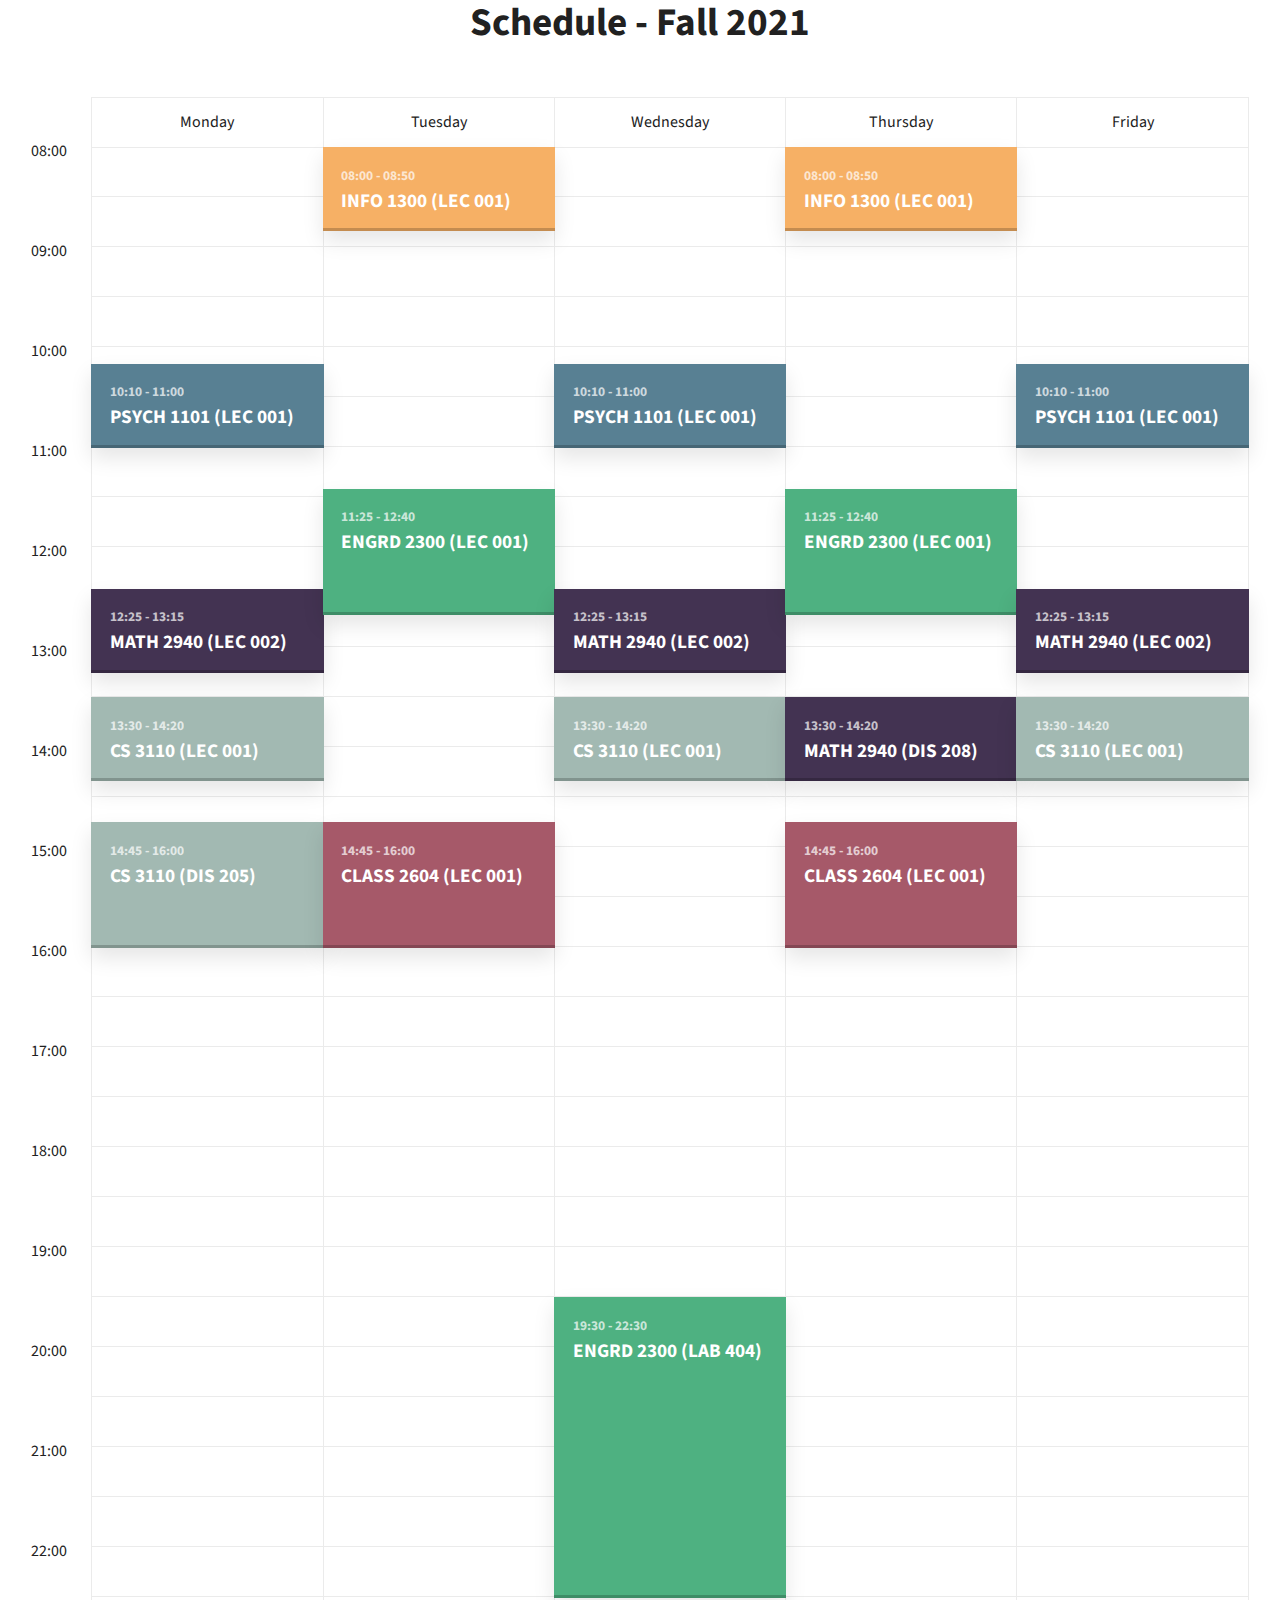
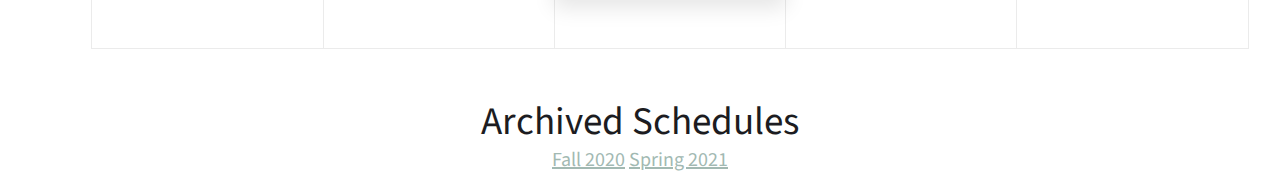
==== index.html @ bef8ce42 "Updated classes" ====
<!doctype html>
<html lang="en">
<head>
  <meta charset="UTF-8">
  <meta name="viewport" content="width=device-width, initial-scale=1">
  <script>document.getElementsByTagName("html")[0].className += " js";</script>
  <link rel="stylesheet" href="assets/css/style.css">
  <title>Cornell Schedule</title>
</head>
<body>
  <header class="cd-main-header text-center flex flex-column flex-center">
    <h1 class="text-xl">Schedule - Fall 2021</h1>
  </header>

  <div class="cd-schedule cd-schedule--loading margin-top-lg margin-bottom-lg js-cd-schedule">
    <div class="cd-schedule__timeline">
      <ul>
        <li><span>08:00</span></li>
        <li><span>08:30</span></li>
        <li><span>09:00</span></li>
        <li><span>09:30</span></li>
        <li><span>10:00</span></li>
        <li><span>10:30</span></li>
        <li><span>11:00</span></li>
        <li><span>11:30</span></li>
        <li><span>12:00</span></li>
        <li><span>12:30</span></li>
        <li><span>13:00</span></li>
        <li><span>13:30</span></li>
        <li><span>14:00</span></li>
        <li><span>14:30</span></li>
        <li><span>15:00</span></li>
        <li><span>15:30</span></li>
        <li><span>16:00</span></li>
        <li><span>16:30</span></li>
        <li><span>17:00</span></li>
        <li><span>17:30</span></li>
        <li><span>18:00</span></li>
        <li><span>18:30</span></li>
        <li><span>19:00</span></li>
        <li><span>19:30</span></li>
        <li><span>20:00</span></li>
        <li><span>20:30</span></li>
        <li><span>21:00</span></li>
        <li><span>21:30</span></li>
        <li><span>22:00</span></li>
        <li><span>22:30</span></li>
      </ul>
    </div> <!-- .cd-schedule__timeline -->
  
    <div class="cd-schedule__events">
      <ul>
        <li class="cd-schedule__group">
          <div class="cd-schedule__top-info"><span>Monday</span></div>
  
          <ul>
            <li class="cd-schedule__event">
              <a data-start="10:10" data-end="11:00" data-content="event-psych-1101" data-event="event-1" href="#0">
                <em class="cd-schedule__name">PSYCH 1101 (LEC 001)</em>
              </a>
            </li>
  
            <li class="cd-schedule__event">
              <a data-start="12:25" data-end="13:15" data-content="event-math-2940" data-event="event-2" href="#0">
                <em class="cd-schedule__name">MATH 2940 (LEC 002)</em>
              </a>
            </li>
  
            <li class="cd-schedule__event">
              <a data-start="13:30" data-end="14:20"  data-content="event-cs-3110" data-event="event-3" href="#0">
                <em class="cd-schedule__name">CS 3110 (LEC 001)</em>
              </a>
            </li>
            
            <li class="cd-schedule__event">
              <a data-start="14:45" data-end="16:00"  data-content="event-cs-3110" data-event="event-3" href="#0">
                <em class="cd-schedule__name">CS 3110 (DIS 205)</em>
              </a>
            </li>
          </ul>
        </li>
  
        <li class="cd-schedule__group">
          <div class="cd-schedule__top-info"><span>Tuesday</span></div>
  
          <ul>
            <li class="cd-schedule__event">
              <a data-start="08:00" data-end="08:50"  data-content="event-info-1300" data-event="event-4" href="#0">
                <em class="cd-schedule__name">INFO 1300 (LEC 001)</em>
              </a>
            </li>
  
            <li class="cd-schedule__event">
              <a data-start="11:25" data-end="12:40" data-content="event-engrd-2300" data-event="event-6" href="#0">
                <em class="cd-schedule__name">ENGRD 2300 (LEC 001)</em>
              </a>
            </li>

            <li class="cd-schedule__event">
              <a data-start="14:45" data-end="16:00"  data-content="event-class-2604" data-event="event-5" href="#0">
                <em class="cd-schedule__name">CLASS 2604 (LEC 001)</em>
              </a>
            </li>
          </ul>
        </li>
  
        <li class="cd-schedule__group">
          <div class="cd-schedule__top-info"><span>Wednesday</span></div>
  
          <ul>
            <li class="cd-schedule__event">
              <a data-start="10:10" data-end="11:00" data-content="event-psych-1101" data-event="event-1" href="#0">
                <em class="cd-schedule__name">PSYCH 1101 (LEC 001)</em>
              </a>
            </li>
  
            <li class="cd-schedule__event">
              <a data-start="12:25" data-end="13:15" data-content="event-math-2940" data-event="event-2" href="#0">
                <em class="cd-schedule__name">MATH 2940 (LEC 002)</em>
              </a>
            </li>
  
            <li class="cd-schedule__event">
              <a data-start="13:30" data-end="14:20"  data-content="event-cs-3110" data-event="event-3" href="#0">
                <em class="cd-schedule__name">CS 3110 (LEC 001)</em>
              </a>
            </li>
            
            <li class="cd-schedule__event">
              <a data-start="19:30" data-end="22:30"  data-content="event-engrd-2300" data-event="event-6" href="#0">
                <em class="cd-schedule__name">ENGRD 2300 (LAB 404)</em>
              </a>
            </li>
          </ul>
        </li>
  
        <li class="cd-schedule__group">
          <div class="cd-schedule__top-info"><span>Thursday</span></div>
    
          <ul>
            <li class="cd-schedule__event">
              <a data-start="08:00" data-end="08:50"  data-content="event-info-1300" data-event="event-4" href="#0">
                <em class="cd-schedule__name">INFO 1300 (LEC 001)</em>
              </a>
            </li>
  
            <li class="cd-schedule__event">
              <a data-start="11:25" data-end="12:40" data-content="event-engrd-2300" data-event="event-6" href="#0">
                <em class="cd-schedule__name">ENGRD 2300 (LEC 001)</em>
              </a>
            </li>
              
            <li class="cd-schedule__event">
              <a data-start="13:30" data-end="14:20" data-content="event-math-2940" data-event="event-2" href="#0">
                <em class="cd-schedule__name">MATH 2940 (DIS 208)</em>
              </a>
            </li>

            <li class="cd-schedule__event">
              <a data-start="14:45" data-end="16:00"  data-content="event-class-2604" data-event="event-5" href="#0">
                <em class="cd-schedule__name">CLASS 2604 (LEC 001)</em>
              </a>
            </li>
          </ul>
        </li>
  
        <li class="cd-schedule__group">
          <div class="cd-schedule__top-info"><span>Friday</span></div>
   
          <ul>
            <li class="cd-schedule__event">
              <a data-start="10:10" data-end="11:00" data-content="event-psych-1101" data-event="event-1" href="#0">
                <em class="cd-schedule__name">PSYCH 1101 (LEC 001)</em>
              </a>
            </li>
  
            <li class="cd-schedule__event">
              <a data-start="12:25" data-end="13:15" data-content="event-math-2940" data-event="event-2" href="#0">
                <em class="cd-schedule__name">MATH 2940 (LEC 002)</em>
              </a>
            </li>
  
            <li class="cd-schedule__event">
              <a data-start="13:30" data-end="14:20"  data-content="event-cs-3110" data-event="event-3" href="#0">
                <em class="cd-schedule__name">CS 3110 (LEC 001)</em>
              </a>
            </li>
          </ul>
        </li>
      </ul>
    </div>
  
    <div class="cd-schedule-modal">
      <header class="cd-schedule-modal__header">
        <div class="cd-schedule-modal__content">
          <span class="cd-schedule-modal__date"></span>
          <h3 class="cd-schedule-modal__name"></h3>
        </div>
  
        <div class="cd-schedule-modal__header-bg"></div>
      </header>
  
      <div class="cd-schedule-modal__body">
        <div class="cd-schedule-modal__event-info"></div>
        <div class="cd-schedule-modal__body-bg"></div>
      </div>
  
      <a href="#0" class="cd-schedule-modal__close text-replace">Close</a>
    </div>
  
    <div class="cd-schedule__cover-layer"></div>
  </div> <!-- .cd-schedule -->

  <div style="text-align: center">
    <h1 class="text-xl" >Archived Schedules</h1>
    <a href="/prev-semesters/fall20.html">Fall 2020</a>
    <a href="/prev-semesters/spring21.html">Spring 2021</a>
  <div>
  <script src="assets/js/util.js"></script> <!-- util functions included in the CodyHouse framework -->
  <script src="assets/js/main.js"></script>
</body>
</html>
---- assets/css/style.css ----
@import url("https://fonts.googleapis.com/css?family=Source+Sans+Pro:400,600");
*,
*::after,
*::before {
	box-sizing: inherit
}

* {
	font: inherit
}

html,
body,
div,
span,
applet,
object,
iframe,
h1,
h2,
h3,
h4,
h5,
h6,
p,
blockquote,
pre,
a,
abbr,
acronym,
address,
big,
cite,
code,
del,
dfn,
em,
img,
ins,
kbd,
q,
s,
samp,
small,
strike,
strong,
sub,
sup,
tt,
var,
b,
u,
i,
center,
dl,
dt,
dd,
ol,
ul,
li,
fieldset,
form,
label,
legend,
table,
caption,
tbody,
tfoot,
thead,
tr,
th,
td,
article,
aside,
canvas,
details,
embed,
figure,
figcaption,
footer,
header,
hgroup,
menu,
nav,
output,
ruby,
section,
summary,
time,
mark,
audio,
video,
hr {
	margin: 0;
	padding: 0;
	border: 0
}

html {
	box-sizing: border-box
}

body {
	background-color: hsl(0, 0%, 100%);
	background-color: var(--color-bg, white)
}

article,
aside,
details,
figcaption,
figure,
footer,
header,
hgroup,
menu,
nav,
section,
main,
form legend {
	display: block
}

ol,
ul {
	list-style: none
}

blockquote,
q {
	quotes: none
}

button,
input,
textarea,
select {
	margin: 0
}

.btn,
.form-control,
.link,
.reset {
	background-color: transparent;
	padding: 0;
	border: 0;
	border-radius: 0;
	color: inherit;
	line-height: inherit;
	-webkit-appearance: none;
	-moz-appearance: none;
	appearance: none
}

select.form-control::-ms-expand {
	display: none
}

textarea {
	resize: vertical;
	overflow: auto;
	vertical-align: top
}

input::-ms-clear {
	display: none
}

table {
	border-collapse: collapse;
	border-spacing: 0
}

img,
video,
svg {
	max-width: 100%
}

[data-theme] {
	background-color: hsl(0, 0%, 100%);
	background-color: var(--color-bg, #fff);
	color: hsl(240, 4%, 20%);
	color: var(--color-contrast-high, #313135)
}

:root {
	--space-unit: 1em;
	--space-xxxxs: calc(0.125*var(--space-unit));
	--space-xxxs: calc(0.25*var(--space-unit));
	--space-xxs: calc(0.375*var(--space-unit));
	--space-xs: calc(0.5*var(--space-unit));
	--space-sm: calc(0.75*var(--space-unit));
	--space-md: calc(1.25*var(--space-unit));
	--space-lg: calc(2*var(--space-unit));
	--space-xl: calc(3.25*var(--space-unit));
	--space-xxl: calc(5.25*var(--space-unit));
	--space-xxxl: calc(8.5*var(--space-unit));
	--space-xxxxl: calc(13.75*var(--space-unit));
	--component-padding: var(--space-md)
}

:root {
	--max-width-xxs: 32rem;
	--max-width-xs: 38rem;
	--max-width-sm: 48rem;
	--max-width-md: 64rem;
	--max-width-lg: 80rem;
	--max-width-xl: 90rem;
	--max-width-xxl: 120rem
}

.container {
	width: calc(100% - 1.25em);
	width: calc(100% - 2*var(--component-padding));
	margin-left: auto;
	margin-right: auto
}

.max-width-xxs {
	max-width: 32rem;
	max-width: var(--max-width-xxs)
}

.max-width-xs {
	max-width: 38rem;
	max-width: var(--max-width-xs)
}

.max-width-sm {
	max-width: 48rem;
	max-width: var(--max-width-sm)
}

.max-width-md {
	max-width: 64rem;
	max-width: var(--max-width-md)
}

.max-width-lg {
	max-width: 80rem;
	max-width: var(--max-width-lg)
}

.max-width-xl {
	max-width: 90rem;
	max-width: var(--max-width-xl)
}

.max-width-xxl {
	max-width: 120rem;
	max-width: var(--max-width-xxl)
}

.max-width-adaptive-sm {
	max-width: 38rem;
	max-width: var(--max-width-xs)
}

@media (min-width: 64rem) {
	.max-width-adaptive-sm {
		max-width: 48rem;
		max-width: var(--max-width-sm)
	}
}

.max-width-adaptive-md {
	max-width: 38rem;
	max-width: var(--max-width-xs)
}

@media (min-width: 64rem) {
	.max-width-adaptive-md {
		max-width: 64rem;
		max-width: var(--max-width-md)
	}
}

.max-width-adaptive,
.max-width-adaptive-lg {
	max-width: 38rem;
	max-width: var(--max-width-xs)
}

@media (min-width: 64rem) {
	.max-width-adaptive,
	.max-width-adaptive-lg {
		max-width: 64rem;
		max-width: var(--max-width-md)
	}
}

@media (min-width: 90rem) {
	.max-width-adaptive,
	.max-width-adaptive-lg {
		max-width: 80rem;
		max-width: var(--max-width-lg)
	}
}

.max-width-adaptive-xl {
	max-width: 38rem;
	max-width: var(--max-width-xs)
}

@media (min-width: 64rem) {
	.max-width-adaptive-xl {
		max-width: 64rem;
		max-width: var(--max-width-md)
	}
}

@media (min-width: 90rem) {
	.max-width-adaptive-xl {
		max-width: 90rem;
		max-width: var(--max-width-xl)
	}
}

.grid {
	--grid-gap: 0px;
	display: -ms-flexbox;
	display: flex;
	-ms-flex-wrap: wrap;
	flex-wrap: wrap
}

.grid>* {
	-ms-flex-preferred-size: 100%;
	flex-basis: 100%
}

[class*="grid-gap"] {
	margin-bottom: 1em * -1;
	margin-bottom: calc(var(--grid-gap, 1em)*-1);
	margin-right: 1em * -1;
	margin-right: calc(var(--grid-gap, 1em)*-1)
}

[class*="grid-gap"]>* {
	margin-bottom: 1em;
	margin-bottom: var(--grid-gap, 1em);
	margin-right: 1em;
	margin-right: var(--grid-gap, 1em)
}

.grid-gap-xxxxs {
	--grid-gap: var(--space-xxxxs)
}

.grid-gap-xxxs {
	--grid-gap: var(--space-xxxs)
}

.grid-gap-xxs {
	--grid-gap: var(--space-xxs)
}

.grid-gap-xs {
	--grid-gap: var(--space-xs)
}

.grid-gap-sm {
	--grid-gap: var(--space-sm)
}

.grid-gap-md {
	--grid-gap: var(--space-md)
}

.grid-gap-lg {
	--grid-gap: var(--space-lg)
}

.grid-gap-xl {
	--grid-gap: var(--space-xl)
}

.grid-gap-xxl {
	--grid-gap: var(--space-xxl)
}

.grid-gap-xxxl {
	--grid-gap: var(--space-xxxl)
}

.grid-gap-xxxxl {
	--grid-gap: var(--space-xxxxl)
}

.col {
	-ms-flex-positive: 1;
	flex-grow: 1;
	-ms-flex-preferred-size: 0;
	flex-basis: 0;
	max-width: 100%
}

.col-1 {
	-ms-flex-preferred-size: calc(8.33% - 0.01px - 1em);
	-ms-flex-preferred-size: calc(8.33% - 0.01px - var(--grid-gap, 1em));
	flex-basis: calc(8.33% - 0.01px - 1em);
	flex-basis: calc(8.33% - 0.01px - var(--grid-gap, 1em));
	max-width: calc(8.33% - 0.01px - 1em);
	max-width: calc(8.33% - 0.01px - var(--grid-gap, 1em))
}

.col-2 {
	-ms-flex-preferred-size: calc(16.66% - 0.01px - 1em);
	-ms-flex-preferred-size: calc(16.66% - 0.01px - var(--grid-gap, 1em));
	flex-basis: calc(16.66% - 0.01px - 1em);
	flex-basis: calc(16.66% - 0.01px - var(--grid-gap, 1em));
	max-width: calc(16.66% - 0.01px - 1em);
	max-width: calc(16.66% - 0.01px - var(--grid-gap, 1em))
}

.col-3 {
	-ms-flex-preferred-size: calc(25% - 0.01px - 1em);
	-ms-flex-preferred-size: calc(25% - 0.01px - var(--grid-gap, 1em));
	flex-basis: calc(25% - 0.01px - 1em);
	flex-basis: calc(25% - 0.01px - var(--grid-gap, 1em));
	max-width: calc(25% - 0.01px - 1em);
	max-width: calc(25% - 0.01px - var(--grid-gap, 1em))
}

.col-4 {
	-ms-flex-preferred-size: calc(33.33% - 0.01px - 1em);
	-ms-flex-preferred-size: calc(33.33% - 0.01px - var(--grid-gap, 1em));
	flex-basis: calc(33.33% - 0.01px - 1em);
	flex-basis: calc(33.33% - 0.01px - var(--grid-gap, 1em));
	max-width: calc(33.33% - 0.01px - 1em);
	max-width: calc(33.33% - 0.01px - var(--grid-gap, 1em))
}

.col-5 {
	-ms-flex-preferred-size: calc(41.66% - 0.01px - 1em);
	-ms-flex-preferred-size: calc(41.66% - 0.01px - var(--grid-gap, 1em));
	flex-basis: calc(41.66% - 0.01px - 1em);
	flex-basis: calc(41.66% - 0.01px - var(--grid-gap, 1em));
	max-width: calc(41.66% - 0.01px - 1em);
	max-width: calc(41.66% - 0.01px - var(--grid-gap, 1em))
}

.col-6 {
	-ms-flex-preferred-size: calc(50% - 0.01px - 1em);
	-ms-flex-preferred-size: calc(50% - 0.01px - var(--grid-gap, 1em));
	flex-basis: calc(50% - 0.01px - 1em);
	flex-basis: calc(50% - 0.01px - var(--grid-gap, 1em));
	max-width: calc(50% - 0.01px - 1em);
	max-width: calc(50% - 0.01px - var(--grid-gap, 1em))
}

.col-7 {
	-ms-flex-preferred-size: calc(58.33% - 0.01px - 1em);
	-ms-flex-preferred-size: calc(58.33% - 0.01px - var(--grid-gap, 1em));
	flex-basis: calc(58.33% - 0.01px - 1em);
	flex-basis: calc(58.33% - 0.01px - var(--grid-gap, 1em));
	max-width: calc(58.33% - 0.01px - 1em);
	max-width: calc(58.33% - 0.01px - var(--grid-gap, 1em))
}

.col-8 {
	-ms-flex-preferred-size: calc(66.66% - 0.01px - 1em);
	-ms-flex-preferred-size: calc(66.66% - 0.01px - var(--grid-gap, 1em));
	flex-basis: calc(66.66% - 0.01px - 1em);
	flex-basis: calc(66.66% - 0.01px - var(--grid-gap, 1em));
	max-width: calc(66.66% - 0.01px - 1em);
	max-width: calc(66.66% - 0.01px - var(--grid-gap, 1em))
}

.col-9 {
	-ms-flex-preferred-size: calc(75% - 0.01px - 1em);
	-ms-flex-preferred-size: calc(75% - 0.01px - var(--grid-gap, 1em));
	flex-basis: calc(75% - 0.01px - 1em);
	flex-basis: calc(75% - 0.01px - var(--grid-gap, 1em));
	max-width: calc(75% - 0.01px - 1em);
	max-width: calc(75% - 0.01px - var(--grid-gap, 1em))
}

.col-10 {
	-ms-flex-preferred-size: calc(83.33% - 0.01px - 1em);
	-ms-flex-preferred-size: calc(83.33% - 0.01px - var(--grid-gap, 1em));
	flex-basis: calc(83.33% - 0.01px - 1em);
	flex-basis: calc(83.33% - 0.01px - var(--grid-gap, 1em));
	max-width: calc(83.33% - 0.01px - 1em);
	max-width: calc(83.33% - 0.01px - var(--grid-gap, 1em))
}

.col-11 {
	-ms-flex-preferred-size: calc(91.66% - 0.01px - 1em);
	-ms-flex-preferred-size: calc(91.66% - 0.01px - var(--grid-gap, 1em));
	flex-basis: calc(91.66% - 0.01px - 1em);
	flex-basis: calc(91.66% - 0.01px - var(--grid-gap, 1em));
	max-width: calc(91.66% - 0.01px - 1em);
	max-width: calc(91.66% - 0.01px - var(--grid-gap, 1em))
}

.col-12 {
	-ms-flex-preferred-size: calc(100% - 0.01px - 1em);
	-ms-flex-preferred-size: calc(100% - 0.01px - var(--grid-gap, 1em));
	flex-basis: calc(100% - 0.01px - 1em);
	flex-basis: calc(100% - 0.01px - var(--grid-gap, 1em));
	max-width: calc(100% - 0.01px - 1em);
	max-width: calc(100% - 0.01px - var(--grid-gap, 1em))
}

@media (min-width: 32rem) {
	.col\@xs {
		-ms-flex-positive: 1;
		flex-grow: 1;
		-ms-flex-preferred-size: 0;
		flex-basis: 0;
		max-width: 100%
	}
	.col-1\@xs {
		-ms-flex-preferred-size: calc(8.33% - 0.01px - 1em);
		-ms-flex-preferred-size: calc(8.33% - 0.01px - var(--grid-gap, 1em));
		flex-basis: calc(8.33% - 0.01px - 1em);
		flex-basis: calc(8.33% - 0.01px - var(--grid-gap, 1em));
		max-width: calc(8.33% - 0.01px - 1em);
		max-width: calc(8.33% - 0.01px - var(--grid-gap, 1em))
	}
	.col-2\@xs {
		-ms-flex-preferred-size: calc(16.66% - 0.01px - 1em);
		-ms-flex-preferred-size: calc(16.66% - 0.01px - var(--grid-gap, 1em));
		flex-basis: calc(16.66% - 0.01px - 1em);
		flex-basis: calc(16.66% - 0.01px - var(--grid-gap, 1em));
		max-width: calc(16.66% - 0.01px - 1em);
		max-width: calc(16.66% - 0.01px - var(--grid-gap, 1em))
	}
	.col-3\@xs {
		-ms-flex-preferred-size: calc(25% - 0.01px - 1em);
		-ms-flex-preferred-size: calc(25% - 0.01px - var(--grid-gap, 1em));
		flex-basis: calc(25% - 0.01px - 1em);
		flex-basis: calc(25% - 0.01px - var(--grid-gap, 1em));
		max-width: calc(25% - 0.01px - 1em);
		max-width: calc(25% - 0.01px - var(--grid-gap, 1em))
	}
	.col-4\@xs {
		-ms-flex-preferred-size: calc(33.33% - 0.01px - 1em);
		-ms-flex-preferred-size: calc(33.33% - 0.01px - var(--grid-gap, 1em));
		flex-basis: calc(33.33% - 0.01px - 1em);
		flex-basis: calc(33.33% - 0.01px - var(--grid-gap, 1em));
		max-width: calc(33.33% - 0.01px - 1em);
		max-width: calc(33.33% - 0.01px - var(--grid-gap, 1em))
	}
	.col-5\@xs {
		-ms-flex-preferred-size: calc(41.66% - 0.01px - 1em);
		-ms-flex-preferred-size: calc(41.66% - 0.01px - var(--grid-gap, 1em));
		flex-basis: calc(41.66% - 0.01px - 1em);
		flex-basis: calc(41.66% - 0.01px - var(--grid-gap, 1em));
		max-width: calc(41.66% - 0.01px - 1em);
		max-width: calc(41.66% - 0.01px - var(--grid-gap, 1em))
	}
	.col-6\@xs {
		-ms-flex-preferred-size: calc(50% - 0.01px - 1em);
		-ms-flex-preferred-size: calc(50% - 0.01px - var(--grid-gap, 1em));
		flex-basis: calc(50% - 0.01px - 1em);
		flex-basis: calc(50% - 0.01px - var(--grid-gap, 1em));
		max-width: calc(50% - 0.01px - 1em);
		max-width: calc(50% - 0.01px - var(--grid-gap, 1em))
	}
	.col-7\@xs {
		-ms-flex-preferred-size: calc(58.33% - 0.01px - 1em);
		-ms-flex-preferred-size: calc(58.33% - 0.01px - var(--grid-gap, 1em));
		flex-basis: calc(58.33% - 0.01px - 1em);
		flex-basis: calc(58.33% - 0.01px - var(--grid-gap, 1em));
		max-width: calc(58.33% - 0.01px - 1em);
		max-width: calc(58.33% - 0.01px - var(--grid-gap, 1em))
	}
	.col-8\@xs {
		-ms-flex-preferred-size: calc(66.66% - 0.01px - 1em);
		-ms-flex-preferred-size: calc(66.66% - 0.01px - var(--grid-gap, 1em));
		flex-basis: calc(66.66% - 0.01px - 1em);
		flex-basis: calc(66.66% - 0.01px - var(--grid-gap, 1em));
		max-width: calc(66.66% - 0.01px - 1em);
		max-width: calc(66.66% - 0.01px - var(--grid-gap, 1em))
	}
	.col-9\@xs {
		-ms-flex-preferred-size: calc(75% - 0.01px - 1em);
		-ms-flex-preferred-size: calc(75% - 0.01px - var(--grid-gap, 1em));
		flex-basis: calc(75% - 0.01px - 1em);
		flex-basis: calc(75% - 0.01px - var(--grid-gap, 1em));
		max-width: calc(75% - 0.01px - 1em);
		max-width: calc(75% - 0.01px - var(--grid-gap, 1em))
	}
	.col-10\@xs {
		-ms-flex-preferred-size: calc(83.33% - 0.01px - 1em);
		-ms-flex-preferred-size: calc(83.33% - 0.01px - var(--grid-gap, 1em));
		flex-basis: calc(83.33% - 0.01px - 1em);
		flex-basis: calc(83.33% - 0.01px - var(--grid-gap, 1em));
		max-width: calc(83.33% - 0.01px - 1em);
		max-width: calc(83.33% - 0.01px - var(--grid-gap, 1em))
	}
	.col-11\@xs {
		-ms-flex-preferred-size: calc(91.66% - 0.01px - 1em);
		-ms-flex-preferred-size: calc(91.66% - 0.01px - var(--grid-gap, 1em));
		flex-basis: calc(91.66% - 0.01px - 1em);
		flex-basis: calc(91.66% - 0.01px - var(--grid-gap, 1em));
		max-width: calc(91.66% - 0.01px - 1em);
		max-width: calc(91.66% - 0.01px - var(--grid-gap, 1em))
	}
	.col-12\@xs {
		-ms-flex-preferred-size: calc(100% - 0.01px - 1em);
		-ms-flex-preferred-size: calc(100% - 0.01px - var(--grid-gap, 1em));
		flex-basis: calc(100% - 0.01px - 1em);
		flex-basis: calc(100% - 0.01px - var(--grid-gap, 1em));
		max-width: calc(100% - 0.01px - 1em);
		max-width: calc(100% - 0.01px - var(--grid-gap, 1em))
	}
}

@media (min-width: 48rem) {
	.col\@sm {
		-ms-flex-positive: 1;
		flex-grow: 1;
		-ms-flex-preferred-size: 0;
		flex-basis: 0;
		max-width: 100%
	}
	.col-1\@sm {
		-ms-flex-preferred-size: calc(8.33% - 0.01px - 1em);
		-ms-flex-preferred-size: calc(8.33% - 0.01px - var(--grid-gap, 1em));
		flex-basis: calc(8.33% - 0.01px - 1em);
		flex-basis: calc(8.33% - 0.01px - var(--grid-gap, 1em));
		max-width: calc(8.33% - 0.01px - 1em);
		max-width: calc(8.33% - 0.01px - var(--grid-gap, 1em))
	}
	.col-2\@sm {
		-ms-flex-preferred-size: calc(16.66% - 0.01px - 1em);
		-ms-flex-preferred-size: calc(16.66% - 0.01px - var(--grid-gap, 1em));
		flex-basis: calc(16.66% - 0.01px - 1em);
		flex-basis: calc(16.66% - 0.01px - var(--grid-gap, 1em));
		max-width: calc(16.66% - 0.01px - 1em);
		max-width: calc(16.66% - 0.01px - var(--grid-gap, 1em))
	}
	.col-3\@sm {
		-ms-flex-preferred-size: calc(25% - 0.01px - 1em);
		-ms-flex-preferred-size: calc(25% - 0.01px - var(--grid-gap, 1em));
		flex-basis: calc(25% - 0.01px - 1em);
		flex-basis: calc(25% - 0.01px - var(--grid-gap, 1em));
		max-width: calc(25% - 0.01px - 1em);
		max-width: calc(25% - 0.01px - var(--grid-gap, 1em))
	}
	.col-4\@sm {
		-ms-flex-preferred-size: calc(33.33% - 0.01px - 1em);
		-ms-flex-preferred-size: calc(33.33% - 0.01px - var(--grid-gap, 1em));
		flex-basis: calc(33.33% - 0.01px - 1em);
		flex-basis: calc(33.33% - 0.01px - var(--grid-gap, 1em));
		max-width: calc(33.33% - 0.01px - 1em);
		max-width: calc(33.33% - 0.01px - var(--grid-gap, 1em))
	}
	.col-5\@sm {
		-ms-flex-preferred-size: calc(41.66% - 0.01px - 1em);
		-ms-flex-preferred-size: calc(41.66% - 0.01px - var(--grid-gap, 1em));
		flex-basis: calc(41.66% - 0.01px - 1em);
		flex-basis: calc(41.66% - 0.01px - var(--grid-gap, 1em));
		max-width: calc(41.66% - 0.01px - 1em);
		max-width: calc(41.66% - 0.01px - var(--grid-gap, 1em))
	}
	.col-6\@sm {
		-ms-flex-preferred-size: calc(50% - 0.01px - 1em);
		-ms-flex-preferred-size: calc(50% - 0.01px - var(--grid-gap, 1em));
		flex-basis: calc(50% - 0.01px - 1em);
		flex-basis: calc(50% - 0.01px - var(--grid-gap, 1em));
		max-width: calc(50% - 0.01px - 1em);
		max-width: calc(50% - 0.01px - var(--grid-gap, 1em))
	}
	.col-7\@sm {
		-ms-flex-preferred-size: calc(58.33% - 0.01px - 1em);
		-ms-flex-preferred-size: calc(58.33% - 0.01px - var(--grid-gap, 1em));
		flex-basis: calc(58.33% - 0.01px - 1em);
		flex-basis: calc(58.33% - 0.01px - var(--grid-gap, 1em));
		max-width: calc(58.33% - 0.01px - 1em);
		max-width: calc(58.33% - 0.01px - var(--grid-gap, 1em))
	}
	.col-8\@sm {
		-ms-flex-preferred-size: calc(66.66% - 0.01px - 1em);
		-ms-flex-preferred-size: calc(66.66% - 0.01px - var(--grid-gap, 1em));
		flex-basis: calc(66.66% - 0.01px - 1em);
		flex-basis: calc(66.66% - 0.01px - var(--grid-gap, 1em));
		max-width: calc(66.66% - 0.01px - 1em);
		max-width: calc(66.66% - 0.01px - var(--grid-gap, 1em))
	}
	.col-9\@sm {
		-ms-flex-preferred-size: calc(75% - 0.01px - 1em);
		-ms-flex-preferred-size: calc(75% - 0.01px - var(--grid-gap, 1em));
		flex-basis: calc(75% - 0.01px - 1em);
		flex-basis: calc(75% - 0.01px - var(--grid-gap, 1em));
		max-width: calc(75% - 0.01px - 1em);
		max-width: calc(75% - 0.01px - var(--grid-gap, 1em))
	}
	.col-10\@sm {
		-ms-flex-preferred-size: calc(83.33% - 0.01px - 1em);
		-ms-flex-preferred-size: calc(83.33% - 0.01px - var(--grid-gap, 1em));
		flex-basis: calc(83.33% - 0.01px - 1em);
		flex-basis: calc(83.33% - 0.01px - var(--grid-gap, 1em));
		max-width: calc(83.33% - 0.01px - 1em);
		max-width: calc(83.33% - 0.01px - var(--grid-gap, 1em))
	}
	.col-11\@sm {
		-ms-flex-preferred-size: calc(91.66% - 0.01px - 1em);
		-ms-flex-preferred-size: calc(91.66% - 0.01px - var(--grid-gap, 1em));
		flex-basis: calc(91.66% - 0.01px - 1em);
		flex-basis: calc(91.66% - 0.01px - var(--grid-gap, 1em));
		max-width: calc(91.66% - 0.01px - 1em);
		max-width: calc(91.66% - 0.01px - var(--grid-gap, 1em))
	}
	.col-12\@sm {
		-ms-flex-preferred-size: calc(100% - 0.01px - 1em);
		-ms-flex-preferred-size: calc(100% - 0.01px - var(--grid-gap, 1em));
		flex-basis: calc(100% - 0.01px - 1em);
		flex-basis: calc(100% - 0.01px - var(--grid-gap, 1em));
		max-width: calc(100% - 0.01px - 1em);
		max-width: calc(100% - 0.01px - var(--grid-gap, 1em))
	}
}

@media (min-width: 64rem) {
	.col\@md {
		-ms-flex-positive: 1;
		flex-grow: 1;
		-ms-flex-preferred-size: 0;
		flex-basis: 0;
		max-width: 100%
	}
	.col-1\@md {
		-ms-flex-preferred-size: calc(8.33% - 0.01px - 1em);
		-ms-flex-preferred-size: calc(8.33% - 0.01px - var(--grid-gap, 1em));
		flex-basis: calc(8.33% - 0.01px - 1em);
		flex-basis: calc(8.33% - 0.01px - var(--grid-gap, 1em));
		max-width: calc(8.33% - 0.01px - 1em);
		max-width: calc(8.33% - 0.01px - var(--grid-gap, 1em))
	}
	.col-2\@md {
		-ms-flex-preferred-size: calc(16.66% - 0.01px - 1em);
		-ms-flex-preferred-size: calc(16.66% - 0.01px - var(--grid-gap, 1em));
		flex-basis: calc(16.66% - 0.01px - 1em);
		flex-basis: calc(16.66% - 0.01px - var(--grid-gap, 1em));
		max-width: calc(16.66% - 0.01px - 1em);
		max-width: calc(16.66% - 0.01px - var(--grid-gap, 1em))
	}
	.col-3\@md {
		-ms-flex-preferred-size: calc(25% - 0.01px - 1em);
		-ms-flex-preferred-size: calc(25% - 0.01px - var(--grid-gap, 1em));
		flex-basis: calc(25% - 0.01px - 1em);
		flex-basis: calc(25% - 0.01px - var(--grid-gap, 1em));
		max-width: calc(25% - 0.01px - 1em);
		max-width: calc(25% - 0.01px - var(--grid-gap, 1em))
	}
	.col-4\@md {
		-ms-flex-preferred-size: calc(33.33% - 0.01px - 1em);
		-ms-flex-preferred-size: calc(33.33% - 0.01px - var(--grid-gap, 1em));
		flex-basis: calc(33.33% - 0.01px - 1em);
		flex-basis: calc(33.33% - 0.01px - var(--grid-gap, 1em));
		max-width: calc(33.33% - 0.01px - 1em);
		max-width: calc(33.33% - 0.01px - var(--grid-gap, 1em))
	}
	.col-5\@md {
		-ms-flex-preferred-size: calc(41.66% - 0.01px - 1em);
		-ms-flex-preferred-size: calc(41.66% - 0.01px - var(--grid-gap, 1em));
		flex-basis: calc(41.66% - 0.01px - 1em);
		flex-basis: calc(41.66% - 0.01px - var(--grid-gap, 1em));
		max-width: calc(41.66% - 0.01px - 1em);
		max-width: calc(41.66% - 0.01px - var(--grid-gap, 1em))
	}
	.col-6\@md {
		-ms-flex-preferred-size: calc(50% - 0.01px - 1em);
		-ms-flex-preferred-size: calc(50% - 0.01px - var(--grid-gap, 1em));
		flex-basis: calc(50% - 0.01px - 1em);
		flex-basis: calc(50% - 0.01px - var(--grid-gap, 1em));
		max-width: calc(50% - 0.01px - 1em);
		max-width: calc(50% - 0.01px - var(--grid-gap, 1em))
	}
	.col-7\@md {
		-ms-flex-preferred-size: calc(58.33% - 0.01px - 1em);
		-ms-flex-preferred-size: calc(58.33% - 0.01px - var(--grid-gap, 1em));
		flex-basis: calc(58.33% - 0.01px - 1em);
		flex-basis: calc(58.33% - 0.01px - var(--grid-gap, 1em));
		max-width: calc(58.33% - 0.01px - 1em);
		max-width: calc(58.33% - 0.01px - var(--grid-gap, 1em))
	}
	.col-8\@md {
		-ms-flex-preferred-size: calc(66.66% - 0.01px - 1em);
		-ms-flex-preferred-size: calc(66.66% - 0.01px - var(--grid-gap, 1em));
		flex-basis: calc(66.66% - 0.01px - 1em);
		flex-basis: calc(66.66% - 0.01px - var(--grid-gap, 1em));
		max-width: calc(66.66% - 0.01px - 1em);
		max-width: calc(66.66% - 0.01px - var(--grid-gap, 1em))
	}
	.col-9\@md {
		-ms-flex-preferred-size: calc(75% - 0.01px - 1em);
		-ms-flex-preferred-size: calc(75% - 0.01px - var(--grid-gap, 1em));
		flex-basis: calc(75% - 0.01px - 1em);
		flex-basis: calc(75% - 0.01px - var(--grid-gap, 1em));
		max-width: calc(75% - 0.01px - 1em);
		max-width: calc(75% - 0.01px - var(--grid-gap, 1em))
	}
	.col-10\@md {
		-ms-flex-preferred-size: calc(83.33% - 0.01px - 1em);
		-ms-flex-preferred-size: calc(83.33% - 0.01px - var(--grid-gap, 1em));
		flex-basis: calc(83.33% - 0.01px - 1em);
		flex-basis: calc(83.33% - 0.01px - var(--grid-gap, 1em));
		max-width: calc(83.33% - 0.01px - 1em);
		max-width: calc(83.33% - 0.01px - var(--grid-gap, 1em))
	}
	.col-11\@md {
		-ms-flex-preferred-size: calc(91.66% - 0.01px - 1em);
		-ms-flex-preferred-size: calc(91.66% - 0.01px - var(--grid-gap, 1em));
		flex-basis: calc(91.66% - 0.01px - 1em);
		flex-basis: calc(91.66% - 0.01px - var(--grid-gap, 1em));
		max-width: calc(91.66% - 0.01px - 1em);
		max-width: calc(91.66% - 0.01px - var(--grid-gap, 1em))
	}
	.col-12\@md {
		-ms-flex-preferred-size: calc(100% - 0.01px - 1em);
		-ms-flex-preferred-size: calc(100% - 0.01px - var(--grid-gap, 1em));
		flex-basis: calc(100% - 0.01px - 1em);
		flex-basis: calc(100% - 0.01px - var(--grid-gap, 1em));
		max-width: calc(100% - 0.01px - 1em);
		max-width: calc(100% - 0.01px - var(--grid-gap, 1em))
	}
}

@media (min-width: 80rem) {
	.col\@lg {
		-ms-flex-positive: 1;
		flex-grow: 1;
		-ms-flex-preferred-size: 0;
		flex-basis: 0;
		max-width: 100%
	}
	.col-1\@lg {
		-ms-flex-preferred-size: calc(8.33% - 0.01px - 1em);
		-ms-flex-preferred-size: calc(8.33% - 0.01px - var(--grid-gap, 1em));
		flex-basis: calc(8.33% - 0.01px - 1em);
		flex-basis: calc(8.33% - 0.01px - var(--grid-gap, 1em));
		max-width: calc(8.33% - 0.01px - 1em);
		max-width: calc(8.33% - 0.01px - var(--grid-gap, 1em))
	}
	.col-2\@lg {
		-ms-flex-preferred-size: calc(16.66% - 0.01px - 1em);
		-ms-flex-preferred-size: calc(16.66% - 0.01px - var(--grid-gap, 1em));
		flex-basis: calc(16.66% - 0.01px - 1em);
		flex-basis: calc(16.66% - 0.01px - var(--grid-gap, 1em));
		max-width: calc(16.66% - 0.01px - 1em);
		max-width: calc(16.66% - 0.01px - var(--grid-gap, 1em))
	}
	.col-3\@lg {
		-ms-flex-preferred-size: calc(25% - 0.01px - 1em);
		-ms-flex-preferred-size: calc(25% - 0.01px - var(--grid-gap, 1em));
		flex-basis: calc(25% - 0.01px - 1em);
		flex-basis: calc(25% - 0.01px - var(--grid-gap, 1em));
		max-width: calc(25% - 0.01px - 1em);
		max-width: calc(25% - 0.01px - var(--grid-gap, 1em))
	}
	.col-4\@lg {
		-ms-flex-preferred-size: calc(33.33% - 0.01px - 1em);
		-ms-flex-preferred-size: calc(33.33% - 0.01px - var(--grid-gap, 1em));
		flex-basis: calc(33.33% - 0.01px - 1em);
		flex-basis: calc(33.33% - 0.01px - var(--grid-gap, 1em));
		max-width: calc(33.33% - 0.01px - 1em);
		max-width: calc(33.33% - 0.01px - var(--grid-gap, 1em))
	}
	.col-5\@lg {
		-ms-flex-preferred-size: calc(41.66% - 0.01px - 1em);
		-ms-flex-preferred-size: calc(41.66% - 0.01px - var(--grid-gap, 1em));
		flex-basis: calc(41.66% - 0.01px - 1em);
		flex-basis: calc(41.66% - 0.01px - var(--grid-gap, 1em));
		max-width: calc(41.66% - 0.01px - 1em);
		max-width: calc(41.66% - 0.01px - var(--grid-gap, 1em))
	}
	.col-6\@lg {
		-ms-flex-preferred-size: calc(50% - 0.01px - 1em);
		-ms-flex-preferred-size: calc(50% - 0.01px - var(--grid-gap, 1em));
		flex-basis: calc(50% - 0.01px - 1em);
		flex-basis: calc(50% - 0.01px - var(--grid-gap, 1em));
		max-width: calc(50% - 0.01px - 1em);
		max-width: calc(50% - 0.01px - var(--grid-gap, 1em))
	}
	.col-7\@lg {
		-ms-flex-preferred-size: calc(58.33% - 0.01px - 1em);
		-ms-flex-preferred-size: calc(58.33% - 0.01px - var(--grid-gap, 1em));
		flex-basis: calc(58.33% - 0.01px - 1em);
		flex-basis: calc(58.33% - 0.01px - var(--grid-gap, 1em));
		max-width: calc(58.33% - 0.01px - 1em);
		max-width: calc(58.33% - 0.01px - var(--grid-gap, 1em))
	}
	.col-8\@lg {
		-ms-flex-preferred-size: calc(66.66% - 0.01px - 1em);
		-ms-flex-preferred-size: calc(66.66% - 0.01px - var(--grid-gap, 1em));
		flex-basis: calc(66.66% - 0.01px - 1em);
		flex-basis: calc(66.66% - 0.01px - var(--grid-gap, 1em));
		max-width: calc(66.66% - 0.01px - 1em);
		max-width: calc(66.66% - 0.01px - var(--grid-gap, 1em))
	}
	.col-9\@lg {
		-ms-flex-preferred-size: calc(75% - 0.01px - 1em);
		-ms-flex-preferred-size: calc(75% - 0.01px - var(--grid-gap, 1em));
		flex-basis: calc(75% - 0.01px - 1em);
		flex-basis: calc(75% - 0.01px - var(--grid-gap, 1em));
		max-width: calc(75% - 0.01px - 1em);
		max-width: calc(75% - 0.01px - var(--grid-gap, 1em))
	}
	.col-10\@lg {
		-ms-flex-preferred-size: calc(83.33% - 0.01px - 1em);
		-ms-flex-preferred-size: calc(83.33% - 0.01px - var(--grid-gap, 1em));
		flex-basis: calc(83.33% - 0.01px - 1em);
		flex-basis: calc(83.33% - 0.01px - var(--grid-gap, 1em));
		max-width: calc(83.33% - 0.01px - 1em);
		max-width: calc(83.33% - 0.01px - var(--grid-gap, 1em))
	}
	.col-11\@lg {
		-ms-flex-preferred-size: calc(91.66% - 0.01px - 1em);
		-ms-flex-preferred-size: calc(91.66% - 0.01px - var(--grid-gap, 1em));
		flex-basis: calc(91.66% - 0.01px - 1em);
		flex-basis: calc(91.66% - 0.01px - var(--grid-gap, 1em));
		max-width: calc(91.66% - 0.01px - 1em);
		max-width: calc(91.66% - 0.01px - var(--grid-gap, 1em))
	}
	.col-12\@lg {
		-ms-flex-preferred-size: calc(100% - 0.01px - 1em);
		-ms-flex-preferred-size: calc(100% - 0.01px - var(--grid-gap, 1em));
		flex-basis: calc(100% - 0.01px - 1em);
		flex-basis: calc(100% - 0.01px - var(--grid-gap, 1em));
		max-width: calc(100% - 0.01px - 1em);
		max-width: calc(100% - 0.01px - var(--grid-gap, 1em))
	}
}

@media (min-width: 90rem) {
	.col\@xl {
		-ms-flex-positive: 1;
		flex-grow: 1;
		-ms-flex-preferred-size: 0;
		flex-basis: 0;
		max-width: 100%
	}
	.col-1\@xl {
		-ms-flex-preferred-size: calc(8.33% - 0.01px - 1em);
		-ms-flex-preferred-size: calc(8.33% - 0.01px - var(--grid-gap, 1em));
		flex-basis: calc(8.33% - 0.01px - 1em);
		flex-basis: calc(8.33% - 0.01px - var(--grid-gap, 1em));
		max-width: calc(8.33% - 0.01px - 1em);
		max-width: calc(8.33% - 0.01px - var(--grid-gap, 1em))
	}
	.col-2\@xl {
		-ms-flex-preferred-size: calc(16.66% - 0.01px - 1em);
		-ms-flex-preferred-size: calc(16.66% - 0.01px - var(--grid-gap, 1em));
		flex-basis: calc(16.66% - 0.01px - 1em);
		flex-basis: calc(16.66% - 0.01px - var(--grid-gap, 1em));
		max-width: calc(16.66% - 0.01px - 1em);
		max-width: calc(16.66% - 0.01px - var(--grid-gap, 1em))
	}
	.col-3\@xl {
		-ms-flex-preferred-size: calc(25% - 0.01px - 1em);
		-ms-flex-preferred-size: calc(25% - 0.01px - var(--grid-gap, 1em));
		flex-basis: calc(25% - 0.01px - 1em);
		flex-basis: calc(25% - 0.01px - var(--grid-gap, 1em));
		max-width: calc(25% - 0.01px - 1em);
		max-width: calc(25% - 0.01px - var(--grid-gap, 1em))
	}
	.col-4\@xl {
		-ms-flex-preferred-size: calc(33.33% - 0.01px - 1em);
		-ms-flex-preferred-size: calc(33.33% - 0.01px - var(--grid-gap, 1em));
		flex-basis: calc(33.33% - 0.01px - 1em);
		flex-basis: calc(33.33% - 0.01px - var(--grid-gap, 1em));
		max-width: calc(33.33% - 0.01px - 1em);
		max-width: calc(33.33% - 0.01px - var(--grid-gap, 1em))
	}
	.col-5\@xl {
		-ms-flex-preferred-size: calc(41.66% - 0.01px - 1em);
		-ms-flex-preferred-size: calc(41.66% - 0.01px - var(--grid-gap, 1em));
		flex-basis: calc(41.66% - 0.01px - 1em);
		flex-basis: calc(41.66% - 0.01px - var(--grid-gap, 1em));
		max-width: calc(41.66% - 0.01px - 1em);
		max-width: calc(41.66% - 0.01px - var(--grid-gap, 1em))
	}
	.col-6\@xl {
		-ms-flex-preferred-size: calc(50% - 0.01px - 1em);
		-ms-flex-preferred-size: calc(50% - 0.01px - var(--grid-gap, 1em));
		flex-basis: calc(50% - 0.01px - 1em);
		flex-basis: calc(50% - 0.01px - var(--grid-gap, 1em));
		max-width: calc(50% - 0.01px - 1em);
		max-width: calc(50% - 0.01px - var(--grid-gap, 1em))
	}
	.col-7\@xl {
		-ms-flex-preferred-size: calc(58.33% - 0.01px - 1em);
		-ms-flex-preferred-size: calc(58.33% - 0.01px - var(--grid-gap, 1em));
		flex-basis: calc(58.33% - 0.01px - 1em);
		flex-basis: calc(58.33% - 0.01px - var(--grid-gap, 1em));
		max-width: calc(58.33% - 0.01px - 1em);
		max-width: calc(58.33% - 0.01px - var(--grid-gap, 1em))
	}
	.col-8\@xl {
		-ms-flex-preferred-size: calc(66.66% - 0.01px - 1em);
		-ms-flex-preferred-size: calc(66.66% - 0.01px - var(--grid-gap, 1em));
		flex-basis: calc(66.66% - 0.01px - 1em);
		flex-basis: calc(66.66% - 0.01px - var(--grid-gap, 1em));
		max-width: calc(66.66% - 0.01px - 1em);
		max-width: calc(66.66% - 0.01px - var(--grid-gap, 1em))
	}
	.col-9\@xl {
		-ms-flex-preferred-size: calc(75% - 0.01px - 1em);
		-ms-flex-preferred-size: calc(75% - 0.01px - var(--grid-gap, 1em));
		flex-basis: calc(75% - 0.01px - 1em);
		flex-basis: calc(75% - 0.01px - var(--grid-gap, 1em));
		max-width: calc(75% - 0.01px - 1em);
		max-width: calc(75% - 0.01px - var(--grid-gap, 1em))
	}
	.col-10\@xl {
		-ms-flex-preferred-size: calc(83.33% - 0.01px - 1em);
		-ms-flex-preferred-size: calc(83.33% - 0.01px - var(--grid-gap, 1em));
		flex-basis: calc(83.33% - 0.01px - 1em);
		flex-basis: calc(83.33% - 0.01px - var(--grid-gap, 1em));
		max-width: calc(83.33% - 0.01px - 1em);
		max-width: calc(83.33% - 0.01px - var(--grid-gap, 1em))
	}
	.col-11\@xl {
		-ms-flex-preferred-size: calc(91.66% - 0.01px - 1em);
		-ms-flex-preferred-size: calc(91.66% - 0.01px - var(--grid-gap, 1em));
		flex-basis: calc(91.66% - 0.01px - 1em);
		flex-basis: calc(91.66% - 0.01px - var(--grid-gap, 1em));
		max-width: calc(91.66% - 0.01px - 1em);
		max-width: calc(91.66% - 0.01px - var(--grid-gap, 1em))
	}
	.col-12\@xl {
		-ms-flex-preferred-size: calc(100% - 0.01px - 1em);
		-ms-flex-preferred-size: calc(100% - 0.01px - var(--grid-gap, 1em));
		flex-basis: calc(100% - 0.01px - 1em);
		flex-basis: calc(100% - 0.01px - var(--grid-gap, 1em));
		max-width: calc(100% - 0.01px - 1em);
		max-width: calc(100% - 0.01px - var(--grid-gap, 1em))
	}
}

:root {
	--radius-sm: calc(var(--radius, 0.25em)/2);
	--radius-md: var(--radius, 0.25em);
	--radius-lg: calc(var(--radius, 0.25em)*2);
	--shadow-sm: 0 1px 2px rgba(0, 0, 0, .085), 0 1px 8px rgba(0, 0, 0, .1);
	--shadow-md: 0 1px 8px rgba(0, 0, 0, .1), 0 8px 24px rgba(0, 0, 0, .15);
	--shadow-lg: 0 1px 8px rgba(0, 0, 0, .1), 0 16px 48px rgba(0, 0, 0, .1), 0 24px 60px rgba(0, 0, 0, .1);
	--bounce: cubic-bezier(0.175, 0.885, 0.32, 1.275);
	--ease-in-out: cubic-bezier(0.645, 0.045, 0.355, 1);
	--ease-in: cubic-bezier(0.55, 0.055, 0.675, 0.19);
	--ease-out: cubic-bezier(0.215, 0.61, 0.355, 1)
}

:root {
	--body-line-height: 1.4;
	--heading-line-height: 1.2
}

body {
	font-size: 1em;
	font-size: var(--text-base-size, 1em);
	font-family: 'Source Sans Pro', sans-serif;
	font-family: var(--font-primary, sans-serif);
	color: hsl(240, 4%, 20%);
	color: var(--color-contrast-high, #313135)
}

h1,
h2,
h3,
h4 {
	color: hsl(240, 8%, 12%);
	color: var(--color-contrast-higher, #1c1c21);
	line-height: 1.2;
	line-height: var(--heading-line-height, 1.2)
}

.text-xxxl {
	font-size: 2.48832em;
	font-size: var(--text-xxxl, 2.488em)
}

h1,
.text-xxl {
	font-size: 2.0736em;
	font-size: var(--text-xxl, 2.074em)
}

h2,
.text-xl {
	font-size: 1.728em;
	font-size: var(--text-xl, 1.728em)
}

h3,
.text-lg {
	font-size: 1.44em;
	font-size: var(--text-lg, 1.44em)
}

h4,
.text-md {
	font-size: 1.2em;
	font-size: var(--text-md, 1.2em)
}

small,
.text-sm {
	font-size: 0.83333em;
	font-size: var(--text-sm, 0.833em)
}

.text-xs {
	font-size: 0.69444em;
	font-size: var(--text-xs, 0.694em)
}

a,
.link {
	color: hsl(220, 90%, 56%);
	color: var(--color-primary, #2a6df4);
	text-decoration: underline
}

strong,
.text-bold {
	font-weight: bold
}

s {
	text-decoration: line-through
}

u,
.text-underline {
	text-decoration: underline
}

.text-component {
	--component-body-line-height: calc(var(--body-line-height)*var(--line-height-multiplier, 1));
	--component-heading-line-height: calc(var(--heading-line-height)*var(--line-height-multiplier, 1))
}

.text-component h1,
.text-component h2,
.text-component h3,
.text-component h4 {
	line-height: 1.2;
	line-height: var(--component-heading-line-height, 1.2);
	margin-bottom: 0.25em;
	margin-bottom: calc(var(--space-xxxs)*var(--text-vspace-multiplier, 1))
}

.text-component h2,
.text-component h3,
.text-component h4 {
	margin-top: 0.75em;
	margin-top: calc(var(--space-sm)*var(--text-vspace-multiplier, 1))
}

.text-component p,
.text-component blockquote,
.text-component ul li,
.text-component ol li {
	line-height: 1.4;
	line-height: var(--component-body-line-height)
}

.text-component ul,
.text-component ol,
.text-component p,
.text-component blockquote,
.text-component .text-component__block {
	margin-bottom: 0.75em;
	margin-bottom: calc(var(--space-sm)*var(--text-vspace-multiplier, 1))
}

.text-component ul,
.text-component ol {
	padding-left: 1em
}

.text-component ul {
	list-style-type: disc
}

.text-component ol {
	list-style-type: decimal
}

.text-component img {
	display: block;
	margin: 0 auto
}

.text-component figcaption {
	text-align: center;
	margin-top: 0.5em;
	margin-top: var(--space-xs)
}

.text-component em {
	font-style: italic
}

.text-component hr {
	margin-top: 2em;
	margin-top: calc(var(--space-lg)*var(--text-vspace-multiplier, 1));
	margin-bottom: 2em;
	margin-bottom: calc(var(--space-lg)*var(--text-vspace-multiplier, 1));
	margin-left: auto;
	margin-right: auto
}

.text-component>*:first-child {
	margin-top: 0
}

.text-component>*:last-child {
	margin-bottom: 0
}

.text-component__block--full-width {
	width: 100vw;
	margin-left: calc(50% - 50vw)
}

@media (min-width: 48rem) {
	.text-component__block--left,
	.text-component__block--right {
		width: 45%
	}
	.text-component__block--left img,
	.text-component__block--right img {
		width: 100%
	}
	.text-component__block--left {
		float: left;
		margin-right: 0.75em;
		margin-right: calc(var(--space-sm)*var(--text-vspace-multiplier, 1))
	}
	.text-component__block--right {
		float: right;
		margin-left: 0.75em;
		margin-left: calc(var(--space-sm)*var(--text-vspace-multiplier, 1))
	}
}

@media (min-width: 90rem) {
	.text-component__block--outset {
		width: calc(100% + 10.5em);
		width: calc(100% + 2*var(--space-xxl))
	}
	.text-component__block--outset img {
		width: 100%
	}
	.text-component__block--outset:not(.text-component__block--right) {
		margin-left: -5.25em;
		margin-left: calc(-1*var(--space-xxl))
	}
	.text-component__block--left,
	.text-component__block--right {
		width: 50%
	}
	.text-component__block--right.text-component__block--outset {
		margin-right: -5.25em;
		margin-right: calc(-1*var(--space-xxl))
	}
}

:root {
	--icon-xxs: 12px;
	--icon-xs: 16px;
	--icon-sm: 24px;
	--icon-md: 32px;
	--icon-lg: 48px;
	--icon-xl: 64px;
	--icon-xxl: 128px
}

.icon {
	display: inline-block;
	color: inherit;
	fill: currentColor;
	height: 1em;
	width: 1em;
	line-height: 1;
	-ms-flex-negative: 0;
	flex-shrink: 0
}

.icon--xxs {
	font-size: 12px;
	font-size: var(--icon-xxs)
}

.icon--xs {
	font-size: 16px;
	font-size: var(--icon-xs)
}

.icon--sm {
	font-size: 24px;
	font-size: var(--icon-sm)
}

.icon--md {
	font-size: 32px;
	font-size: var(--icon-md)
}

.icon--lg {
	font-size: 48px;
	font-size: var(--icon-lg)
}

.icon--xl {
	font-size: 64px;
	font-size: var(--icon-xl)
}

.icon--xxl {
	font-size: 128px;
	font-size: var(--icon-xxl)
}

.icon--is-spinning {
	-webkit-animation: icon-spin 1s infinite linear;
	animation: icon-spin 1s infinite linear
}

@-webkit-keyframes icon-spin {
	0% {
		-webkit-transform: rotate(0deg);
		transform: rotate(0deg)
	}
	100% {
		-webkit-transform: rotate(360deg);
		transform: rotate(360deg)
	}
}

@keyframes icon-spin {
	0% {
		-webkit-transform: rotate(0deg);
		transform: rotate(0deg)
	}
	100% {
		-webkit-transform: rotate(360deg);
		transform: rotate(360deg)
	}
}

.icon use {
	color: inherit;
	fill: currentColor
}

.btn {
	position: relative;
	display: -ms-inline-flexbox;
	display: inline-flex;
	-ms-flex-pack: center;
	justify-content: center;
	-ms-flex-align: center;
	align-items: center;
	white-space: nowrap;
	text-decoration: none;
	line-height: 1;
	font-size: 1em;
	font-size: var(--btn-font-size, 1em);
	padding-top: 0.5em;
	padding-top: var(--btn-padding-y, 0.5em);
	padding-bottom: 0.5em;
	padding-bottom: var(--btn-padding-y, 0.5em);
	padding-left: 0.75em;
	padding-left: var(--btn-padding-x, 0.75em);
	padding-right: 0.75em;
	padding-right: var(--btn-padding-x, 0.75em);
	border-radius: 0.25em;
	border-radius: var(--btn-radius, 0.25em)
}

.btn--primary {
	background-color: hsl(220, 90%, 56%);
	background-color: var(--color-primary, #2a6df4);
	color: hsl(0, 0%, 100%);
	color: var(--color-white, #fff)
}

.btn--subtle {
	background-color: hsl(240, 1%, 83%);
	background-color: var(--color-contrast-low, #d3d3d4);
	color: hsl(240, 8%, 12%);
	color: var(--color-contrast-higher, #1c1c21)
}

.btn--accent {
	background-color: hsl(355, 90%, 61%);
	background-color: var(--color-accent, #f54251);
	color: hsl(0, 0%, 100%);
	color: var(--color-white, #fff)
}

.btn--disabled {
	cursor: not-allowed
}

.btn--sm {
	font-size: 0.8em;
	font-size: var(--btn-font-size-sm, 0.8em)
}

.btn--md {
	font-size: 1.2em;
	font-size: var(--btn-font-size-md, 1.2em)
}

.btn--lg {
	font-size: 1.4em;
	font-size: var(--btn-font-size-lg, 1.4em)
}

.btn--icon {
	padding: 0.5em;
	padding: var(--btn-padding-y, 0.5em)
}

.form-control {
	background-color: hsl(0, 0%, 100%);
	background-color: var(--color-bg, #f2f2f2);
	padding-top: 0.5em;
	padding-top: var(--form-control-padding-y, 0.5em);
	padding-bottom: 0.5em;
	padding-bottom: var(--form-control-padding-y, 0.5em);
	padding-left: 0.75em;
	padding-left: var(--form-control-padding-x, 0.75em);
	padding-right: 0.75em;
	padding-right: var(--form-control-padding-x, 0.75em);
	border-radius: 0.25em;
	border-radius: var(--form-control-radius, 0.25em)
}

.form-control::-webkit-input-placeholder {
	color: hsl(240, 1%, 48%);
	color: var(--color-contrast-medium, #79797c)
}

.form-control::-moz-placeholder {
	opacity: 1;
	color: hsl(240, 1%, 48%);
	color: var(--color-contrast-medium, #79797c)
}

.form-control:-ms-input-placeholder {
	color: hsl(240, 1%, 48%);
	color: var(--color-contrast-medium, #79797c)
}

.form-control:-moz-placeholder {
	color: hsl(240, 1%, 48%);
	color: var(--color-contrast-medium, #79797c)
}

.form-control[disabled],
.form-control[readonly] {
	cursor: not-allowed
}

.form-legend {
	color: hsl(240, 8%, 12%);
	color: var(--color-contrast-higher, #1c1c21);
	line-height: 1.2;
	font-size: 1.2em;
	font-size: var(--text-md, 1.2em);
	margin-bottom: 0.375em;
	margin-bottom: var(--space-xxs)
}

.form-label {
	display: inline-block
}

.form__msg-error {
	background-color: hsl(355, 90%, 61%);
	background-color: var(--color-error, #f54251);
	color: hsl(0, 0%, 100%);
	color: var(--color-white, #fff);
	font-size: 0.83333em;
	font-size: var(--text-sm, 0.833em);
	-webkit-font-smoothing: antialiased;
	-moz-osx-font-smoothing: grayscale;
	padding: 0.5em;
	padding: var(--space-xs);
	margin-top: 0.75em;
	margin-top: var(--space-sm);
	border-radius: 0.25em;
	border-radius: var(--radius-md, 0.25em);
	position: absolute;
	clip: rect(1px, 1px, 1px, 1px)
}

.form__msg-error::before {
	content: '';
	position: absolute;
	left: 0.75em;
	left: var(--space-sm);
	top: 0;
	-webkit-transform: translateY(-100%);
	-ms-transform: translateY(-100%);
	transform: translateY(-100%);
	width: 0;
	height: 0;
	border: 8px solid transparent;
	border-bottom-color: hsl(355, 90%, 61%);
	border-bottom-color: var(--color-error)
}

.form__msg-error--is-visible {
	position: relative;
	clip: auto
}

.radio-list>*,
.checkbox-list>* {
	position: relative;
	display: -ms-flexbox;
	display: flex;
	-ms-flex-align: baseline;
	align-items: baseline;
	margin-bottom: 0.375em;
	margin-bottom: var(--space-xxs)
}

.radio-list>*:last-of-type,
.checkbox-list>*:last-of-type {
	margin-bottom: 0
}

.radio-list label,
.checkbox-list label {
	line-height: 1.4;
	line-height: var(--body-line-height);
	-webkit-user-select: none;
	-moz-user-select: none;
	-ms-user-select: none;
	user-select: none
}

.radio-list input,
.checkbox-list input {
	vertical-align: top;
	margin-right: 0.25em;
	margin-right: var(--space-xxxs);
	-ms-flex-negative: 0;
	flex-shrink: 0
}

:root {
	--zindex-header: 2;
	--zindex-popover: 5;
	--zindex-fixed-element: 10;
	--zindex-overlay: 15
}

@media not all and (min-width: 32rem) {
	.display\@xs {
		display: none !important
	}
}

@media (min-width: 32rem) {
	.hide\@xs {
		display: none !important
	}
}

@media not all and (min-width: 48rem) {
	.display\@sm {
		display: none !important
	}
}

@media (min-width: 48rem) {
	.hide\@sm {
		display: none !important
	}
}

@media not all and (min-width: 64rem) {
	.display\@md {
		display: none !important
	}
}

@media (min-width: 64rem) {
	.hide\@md {
		display: none !important
	}
}

@media not all and (min-width: 80rem) {
	.display\@lg {
		display: none !important
	}
}

@media (min-width: 80rem) {
	.hide\@lg {
		display: none !important
	}
}

@media not all and (min-width: 90rem) {
	.display\@xl {
		display: none !important
	}
}

@media (min-width: 90rem) {
	.hide\@xl {
		display: none !important
	}
}

:root {
	--display: block
}

.is-visible {
	display: block !important;
	display: var(--display) !important
}

.is-hidden {
	display: none !important
}

.sr-only {
	position: absolute;
	clip: rect(1px, 1px, 1px, 1px);
	-webkit-clip-path: inset(50%);
	clip-path: inset(50%);
	width: 1px;
	height: 1px;
	overflow: hidden;
	padding: 0;
	border: 0;
	white-space: nowrap
}

.flex {
	display: -ms-flexbox;
	display: flex
}

.inline-flex {
	display: -ms-inline-flexbox;
	display: inline-flex
}

.flex-wrap {
	-ms-flex-wrap: wrap;
	flex-wrap: wrap
}

.flex-column {
	-ms-flex-direction: column;
	flex-direction: column
}

.flex-row {
	-ms-flex-direction: row;
	flex-direction: row
}

.flex-center {
	-ms-flex-pack: center;
	justify-content: center;
	-ms-flex-align: center;
	align-items: center
}

.justify-start {
	-ms-flex-pack: start;
	justify-content: flex-start
}

.justify-end {
	-ms-flex-pack: end;
	justify-content: flex-end
}

.justify-center {
	-ms-flex-pack: center;
	justify-content: center
}

.justify-between {
	-ms-flex-pack: justify;
	justify-content: space-between
}

.items-center {
	-ms-flex-align: center;
	align-items: center
}

.items-start {
	-ms-flex-align: start;
	align-items: flex-start
}

.items-end {
	-ms-flex-align: end;
	align-items: flex-end
}

@media (min-width: 32rem) {
	.flex-wrap\@xs {
		-ms-flex-wrap: wrap;
		flex-wrap: wrap
	}
	.flex-column\@xs {
		-ms-flex-direction: column;
		flex-direction: column
	}
	.flex-row\@xs {
		-ms-flex-direction: row;
		flex-direction: row
	}
	.flex-center\@xs {
		-ms-flex-pack: center;
		justify-content: center;
		-ms-flex-align: center;
		align-items: center
	}
	.justify-start\@xs {
		-ms-flex-pack: start;
		justify-content: flex-start
	}
	.justify-end\@xs {
		-ms-flex-pack: end;
		justify-content: flex-end
	}
	.justify-center\@xs {
		-ms-flex-pack: center;
		justify-content: center
	}
	.justify-between\@xs {
		-ms-flex-pack: justify;
		justify-content: space-between
	}
	.items-center\@xs {
		-ms-flex-align: center;
		align-items: center
	}
	.items-start\@xs {
		-ms-flex-align: start;
		align-items: flex-start
	}
	.items-end\@xs {
		-ms-flex-align: end;
		align-items: flex-end
	}
}

@media (min-width: 48rem) {
	.flex-wrap\@sm {
		-ms-flex-wrap: wrap;
		flex-wrap: wrap
	}
	.flex-column\@sm {
		-ms-flex-direction: column;
		flex-direction: column
	}
	.flex-row\@sm {
		-ms-flex-direction: row;
		flex-direction: row
	}
	.flex-center\@sm {
		-ms-flex-pack: center;
		justify-content: center;
		-ms-flex-align: center;
		align-items: center
	}
	.justify-start\@sm {
		-ms-flex-pack: start;
		justify-content: flex-start
	}
	.justify-end\@sm {
		-ms-flex-pack: end;
		justify-content: flex-end
	}
	.justify-center\@sm {
		-ms-flex-pack: center;
		justify-content: center
	}
	.justify-between\@sm {
		-ms-flex-pack: justify;
		justify-content: space-between
	}
	.items-center\@sm {
		-ms-flex-align: center;
		align-items: center
	}
	.items-start\@sm {
		-ms-flex-align: start;
		align-items: flex-start
	}
	.items-end\@sm {
		-ms-flex-align: end;
		align-items: flex-end
	}
}

@media (min-width: 64rem) {
	.flex-wrap\@md {
		-ms-flex-wrap: wrap;
		flex-wrap: wrap
	}
	.flex-column\@md {
		-ms-flex-direction: column;
		flex-direction: column
	}
	.flex-row\@md {
		-ms-flex-direction: row;
		flex-direction: row
	}
	.flex-center\@md {
		-ms-flex-pack: center;
		justify-content: center;
		-ms-flex-align: center;
		align-items: center
	}
	.justify-start\@md {
		-ms-flex-pack: start;
		justify-content: flex-start
	}
	.justify-end\@md {
		-ms-flex-pack: end;
		justify-content: flex-end
	}
	.justify-center\@md {
		-ms-flex-pack: center;
		justify-content: center
	}
	.justify-between\@md {
		-ms-flex-pack: justify;
		justify-content: space-between
	}
	.items-center\@md {
		-ms-flex-align: center;
		align-items: center
	}
	.items-start\@md {
		-ms-flex-align: start;
		align-items: flex-start
	}
	.items-end\@md {
		-ms-flex-align: end;
		align-items: flex-end
	}
}

@media (min-width: 80rem) {
	.flex-wrap\@lg {
		-ms-flex-wrap: wrap;
		flex-wrap: wrap
	}
	.flex-column\@lg {
		-ms-flex-direction: column;
		flex-direction: column
	}
	.flex-row\@lg {
		-ms-flex-direction: row;
		flex-direction: row
	}
	.flex-center\@lg {
		-ms-flex-pack: center;
		justify-content: center;
		-ms-flex-align: center;
		align-items: center
	}
	.justify-start\@lg {
		-ms-flex-pack: start;
		justify-content: flex-start
	}
	.justify-end\@lg {
		-ms-flex-pack: end;
		justify-content: flex-end
	}
	.justify-center\@lg {
		-ms-flex-pack: center;
		justify-content: center
	}
	.justify-between\@lg {
		-ms-flex-pack: justify;
		justify-content: space-between
	}
	.items-center\@lg {
		-ms-flex-align: center;
		align-items: center
	}
	.items-start\@lg {
		-ms-flex-align: start;
		align-items: flex-start
	}
	.items-end\@lg {
		-ms-flex-align: end;
		align-items: flex-end
	}
}

@media (min-width: 90rem) {
	.flex-wrap\@xl {
		-ms-flex-wrap: wrap;
		flex-wrap: wrap
	}
	.flex-column\@xl {
		-ms-flex-direction: column;
		flex-direction: column
	}
	.flex-row\@xl {
		-ms-flex-direction: row;
		flex-direction: row
	}
	.flex-center\@xl {
		-ms-flex-pack: center;
		justify-content: center;
		-ms-flex-align: center;
		align-items: center
	}
	.justify-start\@xl {
		-ms-flex-pack: start;
		justify-content: flex-start
	}
	.justify-end\@xl {
		-ms-flex-pack: end;
		justify-content: flex-end
	}
	.justify-center\@xl {
		-ms-flex-pack: center;
		justify-content: center
	}
	.justify-between\@xl {
		-ms-flex-pack: justify;
		justify-content: space-between
	}
	.items-center\@xl {
		-ms-flex-align: center;
		align-items: center
	}
	.items-start\@xl {
		-ms-flex-align: start;
		align-items: flex-start
	}
	.items-end\@xl {
		-ms-flex-align: end;
		align-items: flex-end
	}
}

.flex-grow {
	-ms-flex-positive: 1;
	flex-grow: 1
}

.flex-shrink-0 {
	-ms-flex-negative: 0;
	flex-shrink: 0
}

.flex-gap-xxxs {
	margin-bottom: -0.25em;
	margin-bottom: calc(-1*var(--space-xxxs));
	margin-right: -0.25em;
	margin-right: calc(-1*var(--space-xxxs))
}

.flex-gap-xxxs>* {
	margin-bottom: 0.25em;
	margin-bottom: var(--space-xxxs);
	margin-right: 0.25em;
	margin-right: var(--space-xxxs)
}

.flex-gap-xxs {
	margin-bottom: -0.375em;
	margin-bottom: calc(-1*var(--space-xxs));
	margin-right: -0.375em;
	margin-right: calc(-1*var(--space-xxs))
}

.flex-gap-xxs>* {
	margin-bottom: 0.375em;
	margin-bottom: var(--space-xxs);
	margin-right: 0.375em;
	margin-right: var(--space-xxs)
}

.flex-gap-xs {
	margin-bottom: -0.5em;
	margin-bottom: calc(-1*var(--space-xs));
	margin-right: -0.5em;
	margin-right: calc(-1*var(--space-xs))
}

.flex-gap-xs>* {
	margin-bottom: 0.5em;
	margin-bottom: var(--space-xs);
	margin-right: 0.5em;
	margin-right: var(--space-xs)
}

.flex-gap-sm {
	margin-bottom: -0.75em;
	margin-bottom: calc(-1*var(--space-sm));
	margin-right: -0.75em;
	margin-right: calc(-1*var(--space-sm))
}

.flex-gap-sm>* {
	margin-bottom: 0.75em;
	margin-bottom: var(--space-sm);
	margin-right: 0.75em;
	margin-right: var(--space-sm)
}

.flex-gap-md {
	margin-bottom: -1.25em;
	margin-bottom: calc(-1*var(--space-md));
	margin-right: -1.25em;
	margin-right: calc(-1*var(--space-md))
}

.flex-gap-md>* {
	margin-bottom: 1.25em;
	margin-bottom: var(--space-md);
	margin-right: 1.25em;
	margin-right: var(--space-md)
}

.flex-gap-lg {
	margin-bottom: -2em;
	margin-bottom: calc(-1*var(--space-lg));
	margin-right: -2em;
	margin-right: calc(-1*var(--space-lg))
}

.flex-gap-lg>* {
	margin-bottom: 2em;
	margin-bottom: var(--space-lg);
	margin-right: 2em;
	margin-right: var(--space-lg)
}

.flex-gap-xl {
	margin-bottom: -3.25em;
	margin-bottom: calc(-1*var(--space-xl));
	margin-right: -3.25em;
	margin-right: calc(-1*var(--space-xl))
}

.flex-gap-xl>* {
	margin-bottom: 3.25em;
	margin-bottom: var(--space-xl);
	margin-right: 3.25em;
	margin-right: var(--space-xl)
}

.flex-gap-xxl {
	margin-bottom: -5.25em;
	margin-bottom: calc(-1*var(--space-xxl));
	margin-right: -5.25em;
	margin-right: calc(-1*var(--space-xxl))
}

.flex-gap-xxl>* {
	margin-bottom: 5.25em;
	margin-bottom: var(--space-xxl);
	margin-right: 5.25em;
	margin-right: var(--space-xxl)
}

.margin-xxxxs {
	margin: 0.125em;
	margin: var(--space-xxxxs)
}

.margin-xxxs {
	margin: 0.25em;
	margin: var(--space-xxxs)
}

.margin-xxs {
	margin: 0.375em;
	margin: var(--space-xxs)
}

.margin-xs {
	margin: 0.5em;
	margin: var(--space-xs)
}

.margin-sm {
	margin: 0.75em;
	margin: var(--space-sm)
}

.margin-md {
	margin: 1.25em;
	margin: var(--space-md)
}

.margin-lg {
	margin: 2em;
	margin: var(--space-lg)
}

.margin-xl {
	margin: 3.25em;
	margin: var(--space-xl)
}

.margin-xxl {
	margin: 5.25em;
	margin: var(--space-xxl)
}

.margin-xxxl {
	margin: 8.5em;
	margin: var(--space-xxxl)
}

.margin-xxxxl {
	margin: 13.75em;
	margin: var(--space-xxxxl)
}

.margin-auto {
	margin: auto
}

.margin-top-xxxxs {
	margin-top: 0.125em;
	margin-top: var(--space-xxxxs)
}

.margin-top-xxxs {
	margin-top: 0.25em;
	margin-top: var(--space-xxxs)
}

.margin-top-xxs {
	margin-top: 0.375em;
	margin-top: var(--space-xxs)
}

.margin-top-xs {
	margin-top: 0.5em;
	margin-top: var(--space-xs)
}

.margin-top-sm {
	margin-top: 0.75em;
	margin-top: var(--space-sm)
}

.margin-top-md {
	margin-top: 1.25em;
	margin-top: var(--space-md)
}

.margin-top-lg {
	margin-top: 2em;
	margin-top: var(--space-lg)
}

.margin-top-xl {
	margin-top: 3.25em;
	margin-top: var(--space-xl)
}

.margin-top-xxl {
	margin-top: 5.25em;
	margin-top: var(--space-xxl)
}

.margin-top-xxxl {
	margin-top: 8.5em;
	margin-top: var(--space-xxxl)
}

.margin-top-xxxxl {
	margin-top: 13.75em;
	margin-top: var(--space-xxxxl)
}

.margin-top-auto {
	margin-top: auto
}

.margin-bottom-xxxxs {
	margin-bottom: 0.125em;
	margin-bottom: var(--space-xxxxs)
}

.margin-bottom-xxxs {
	margin-bottom: 0.25em;
	margin-bottom: var(--space-xxxs)
}

.margin-bottom-xxs {
	margin-bottom: 0.375em;
	margin-bottom: var(--space-xxs)
}

.margin-bottom-xs {
	margin-bottom: 0.5em;
	margin-bottom: var(--space-xs)
}

.margin-bottom-sm {
	margin-bottom: 0.75em;
	margin-bottom: var(--space-sm)
}

.margin-bottom-md {
	margin-bottom: 1.25em;
	margin-bottom: var(--space-md)
}

.margin-bottom-lg {
	margin-bottom: 2em;
	margin-bottom: var(--space-lg)
}

.margin-bottom-xl {
	margin-bottom: 3.25em;
	margin-bottom: var(--space-xl)
}

.margin-bottom-xxl {
	margin-bottom: 5.25em;
	margin-bottom: var(--space-xxl)
}

.margin-bottom-xxxl {
	margin-bottom: 8.5em;
	margin-bottom: var(--space-xxxl)
}

.margin-bottom-xxxxl {
	margin-bottom: 13.75em;
	margin-bottom: var(--space-xxxxl)
}

.margin-bottom-auto {
	margin-bottom: auto
}

.margin-right-xxxxs {
	margin-right: 0.125em;
	margin-right: var(--space-xxxxs)
}

.margin-right-xxxs {
	margin-right: 0.25em;
	margin-right: var(--space-xxxs)
}

.margin-right-xxs {
	margin-right: 0.375em;
	margin-right: var(--space-xxs)
}

.margin-right-xs {
	margin-right: 0.5em;
	margin-right: var(--space-xs)
}

.margin-right-sm {
	margin-right: 0.75em;
	margin-right: var(--space-sm)
}

.margin-right-md {
	margin-right: 1.25em;
	margin-right: var(--space-md)
}

.margin-right-lg {
	margin-right: 2em;
	margin-right: var(--space-lg)
}

.margin-right-xl {
	margin-right: 3.25em;
	margin-right: var(--space-xl)
}

.margin-right-xxl {
	margin-right: 5.25em;
	margin-right: var(--space-xxl)
}

.margin-right-xxxl {
	margin-right: 8.5em;
	margin-right: var(--space-xxxl)
}

.margin-right-xxxxl {
	margin-right: 13.75em;
	margin-right: var(--space-xxxxl)
}

.margin-right-auto {
	margin-right: auto
}

.margin-left-xxxxs {
	margin-left: 0.125em;
	margin-left: var(--space-xxxxs)
}

.margin-left-xxxs {
	margin-left: 0.25em;
	margin-left: var(--space-xxxs)
}

.margin-left-xxs {
	margin-left: 0.375em;
	margin-left: var(--space-xxs)
}

.margin-left-xs {
	margin-left: 0.5em;
	margin-left: var(--space-xs)
}

.margin-left-sm {
	margin-left: 0.75em;
	margin-left: var(--space-sm)
}

.margin-left-md {
	margin-left: 1.25em;
	margin-left: var(--space-md)
}

.margin-left-lg {
	margin-left: 2em;
	margin-left: var(--space-lg)
}

.margin-left-xl {
	margin-left: 3.25em;
	margin-left: var(--space-xl)
}

.margin-left-xxl {
	margin-left: 5.25em;
	margin-left: var(--space-xxl)
}

.margin-left-xxxl {
	margin-left: 8.5em;
	margin-left: var(--space-xxxl)
}

.margin-left-xxxxl {
	margin-left: 13.75em;
	margin-left: var(--space-xxxxl)
}

.margin-left-auto {
	margin-left: auto
}

.margin-x-xxxxs {
	margin-left: 0.125em;
	margin-left: var(--space-xxxxs);
	margin-right: 0.125em;
	margin-right: var(--space-xxxxs)
}

.margin-x-xxxs {
	margin-left: 0.25em;
	margin-left: var(--space-xxxs);
	margin-right: 0.25em;
	margin-right: var(--space-xxxs)
}

.margin-x-xxs {
	margin-left: 0.375em;
	margin-left: var(--space-xxs);
	margin-right: 0.375em;
	margin-right: var(--space-xxs)
}

.margin-x-xs {
	margin-left: 0.5em;
	margin-left: var(--space-xs);
	margin-right: 0.5em;
	margin-right: var(--space-xs)
}

.margin-x-sm {
	margin-left: 0.75em;
	margin-left: var(--space-sm);
	margin-right: 0.75em;
	margin-right: var(--space-sm)
}

.margin-x-md {
	margin-left: 1.25em;
	margin-left: var(--space-md);
	margin-right: 1.25em;
	margin-right: var(--space-md)
}

.margin-x-lg {
	margin-left: 2em;
	margin-left: var(--space-lg);
	margin-right: 2em;
	margin-right: var(--space-lg)
}

.margin-x-xl {
	margin-left: 3.25em;
	margin-left: var(--space-xl);
	margin-right: 3.25em;
	margin-right: var(--space-xl)
}

.margin-x-xxl {
	margin-left: 5.25em;
	margin-left: var(--space-xxl);
	margin-right: 5.25em;
	margin-right: var(--space-xxl)
}

.margin-x-xxxl {
	margin-left: 8.5em;
	margin-left: var(--space-xxxl);
	margin-right: 8.5em;
	margin-right: var(--space-xxxl)
}

.margin-x-xxxxl {
	margin-left: 13.75em;
	margin-left: var(--space-xxxxl);
	margin-right: 13.75em;
	margin-right: var(--space-xxxxl)
}

.margin-x-auto {
	margin-left: auto;
	margin-right: auto
}

.margin-y-xxxxs {
	margin-top: 0.125em;
	margin-top: var(--space-xxxxs);
	margin-bottom: 0.125em;
	margin-bottom: var(--space-xxxxs)
}

.margin-y-xxxs {
	margin-top: 0.25em;
	margin-top: var(--space-xxxs);
	margin-bottom: 0.25em;
	margin-bottom: var(--space-xxxs)
}

.margin-y-xxs {
	margin-top: 0.375em;
	margin-top: var(--space-xxs);
	margin-bottom: 0.375em;
	margin-bottom: var(--space-xxs)
}

.margin-y-xs {
	margin-top: 0.5em;
	margin-top: var(--space-xs);
	margin-bottom: 0.5em;
	margin-bottom: var(--space-xs)
}

.margin-y-sm {
	margin-top: 0.75em;
	margin-top: var(--space-sm);
	margin-bottom: 0.75em;
	margin-bottom: var(--space-sm)
}

.margin-y-md {
	margin-top: 1.25em;
	margin-top: var(--space-md);
	margin-bottom: 1.25em;
	margin-bottom: var(--space-md)
}

.margin-y-lg {
	margin-top: 2em;
	margin-top: var(--space-lg);
	margin-bottom: 2em;
	margin-bottom: var(--space-lg)
}

.margin-y-xl {
	margin-top: 3.25em;
	margin-top: var(--space-xl);
	margin-bottom: 3.25em;
	margin-bottom: var(--space-xl)
}

.margin-y-xxl {
	margin-top: 5.25em;
	margin-top: var(--space-xxl);
	margin-bottom: 5.25em;
	margin-bottom: var(--space-xxl)
}

.margin-y-xxxl {
	margin-top: 8.5em;
	margin-top: var(--space-xxxl);
	margin-bottom: 8.5em;
	margin-bottom: var(--space-xxxl)
}

.margin-y-xxxxl {
	margin-top: 13.75em;
	margin-top: var(--space-xxxxl);
	margin-bottom: 13.75em;
	margin-bottom: var(--space-xxxxl)
}

.margin-y-auto {
	margin-top: auto;
	margin-bottom: auto
}

@media not all and (min-width: 32rem) {
	.has-margin\@xs {
		margin: 0 !important
	}
}

@media not all and (min-width: 48rem) {
	.has-margin\@sm {
		margin: 0 !important
	}
}

@media not all and (min-width: 64rem) {
	.has-margin\@md {
		margin: 0 !important
	}
}

@media not all and (min-width: 80rem) {
	.has-margin\@lg {
		margin: 0 !important
	}
}

@media not all and (min-width: 90rem) {
	.has-margin\@xl {
		margin: 0 !important
	}
}

.padding-md {
	padding: 1.25em;
	padding: var(--space-md)
}

.padding-xxxxs {
	padding: 0.125em;
	padding: var(--space-xxxxs)
}

.padding-xxxs {
	padding: 0.25em;
	padding: var(--space-xxxs)
}

.padding-xxs {
	padding: 0.375em;
	padding: var(--space-xxs)
}

.padding-xs {
	padding: 0.5em;
	padding: var(--space-xs)
}

.padding-sm {
	padding: 0.75em;
	padding: var(--space-sm)
}

.padding-lg {
	padding: 2em;
	padding: var(--space-lg)
}

.padding-xl {
	padding: 3.25em;
	padding: var(--space-xl)
}

.padding-xxl {
	padding: 5.25em;
	padding: var(--space-xxl)
}

.padding-xxxl {
	padding: 8.5em;
	padding: var(--space-xxxl)
}

.padding-xxxxl {
	padding: 13.75em;
	padding: var(--space-xxxxl)
}

.padding-component {
	padding: 1.25em;
	padding: var(--component-padding)
}

.padding-top-md {
	padding-top: 1.25em;
	padding-top: var(--space-md)
}

.padding-top-xxxxs {
	padding-top: 0.125em;
	padding-top: var(--space-xxxxs)
}

.padding-top-xxxs {
	padding-top: 0.25em;
	padding-top: var(--space-xxxs)
}

.padding-top-xxs {
	padding-top: 0.375em;
	padding-top: var(--space-xxs)
}

.padding-top-xs {
	padding-top: 0.5em;
	padding-top: var(--space-xs)
}

.padding-top-sm {
	padding-top: 0.75em;
	padding-top: var(--space-sm)
}

.padding-top-lg {
	padding-top: 2em;
	padding-top: var(--space-lg)
}

.padding-top-xl {
	padding-top: 3.25em;
	padding-top: var(--space-xl)
}

.padding-top-xxl {
	padding-top: 5.25em;
	padding-top: var(--space-xxl)
}

.padding-top-xxxl {
	padding-top: 8.5em;
	padding-top: var(--space-xxxl)
}

.padding-top-xxxxl {
	padding-top: 13.75em;
	padding-top: var(--space-xxxxl)
}

.padding-top-component {
	padding-top: 1.25em;
	padding-top: var(--component-padding)
}

.padding-bottom-md {
	padding-bottom: 1.25em;
	padding-bottom: var(--space-md)
}

.padding-bottom-xxxxs {
	padding-bottom: 0.125em;
	padding-bottom: var(--space-xxxxs)
}

.padding-bottom-xxxs {
	padding-bottom: 0.25em;
	padding-bottom: var(--space-xxxs)
}

.padding-bottom-xxs {
	padding-bottom: 0.375em;
	padding-bottom: var(--space-xxs)
}

.padding-bottom-xs {
	padding-bottom: 0.5em;
	padding-bottom: var(--space-xs)
}

.padding-bottom-sm {
	padding-bottom: 0.75em;
	padding-bottom: var(--space-sm)
}

.padding-bottom-lg {
	padding-bottom: 2em;
	padding-bottom: var(--space-lg)
}

.padding-bottom-xl {
	padding-bottom: 3.25em;
	padding-bottom: var(--space-xl)
}

.padding-bottom-xxl {
	padding-bottom: 5.25em;
	padding-bottom: var(--space-xxl)
}

.padding-bottom-xxxl {
	padding-bottom: 8.5em;
	padding-bottom: var(--space-xxxl)
}

.padding-bottom-xxxxl {
	padding-bottom: 13.75em;
	padding-bottom: var(--space-xxxxl)
}

.padding-bottom-component {
	padding-bottom: 1.25em;
	padding-bottom: var(--component-padding)
}

.padding-right-md {
	padding-right: 1.25em;
	padding-right: var(--space-md)
}

.padding-right-xxxxs {
	padding-right: 0.125em;
	padding-right: var(--space-xxxxs)
}

.padding-right-xxxs {
	padding-right: 0.25em;
	padding-right: var(--space-xxxs)
}

.padding-right-xxs {
	padding-right: 0.375em;
	padding-right: var(--space-xxs)
}

.padding-right-xs {
	padding-right: 0.5em;
	padding-right: var(--space-xs)
}

.padding-right-sm {
	padding-right: 0.75em;
	padding-right: var(--space-sm)
}

.padding-right-lg {
	padding-right: 2em;
	padding-right: var(--space-lg)
}

.padding-right-xl {
	padding-right: 3.25em;
	padding-right: var(--space-xl)
}

.padding-right-xxl {
	padding-right: 5.25em;
	padding-right: var(--space-xxl)
}

.padding-right-xxxl {
	padding-right: 8.5em;
	padding-right: var(--space-xxxl)
}

.padding-right-xxxxl {
	padding-right: 13.75em;
	padding-right: var(--space-xxxxl)
}

.padding-right-component {
	padding-right: 1.25em;
	padding-right: var(--component-padding)
}

.padding-left-md {
	padding-left: 1.25em;
	padding-left: var(--space-md)
}

.padding-left-xxxxs {
	padding-left: 0.125em;
	padding-left: var(--space-xxxxs)
}

.padding-left-xxxs {
	padding-left: 0.25em;
	padding-left: var(--space-xxxs)
}

.padding-left-xxs {
	padding-left: 0.375em;
	padding-left: var(--space-xxs)
}

.padding-left-xs {
	padding-left: 0.5em;
	padding-left: var(--space-xs)
}

.padding-left-sm {
	padding-left: 0.75em;
	padding-left: var(--space-sm)
}

.padding-left-lg {
	padding-left: 2em;
	padding-left: var(--space-lg)
}

.padding-left-xl {
	padding-left: 3.25em;
	padding-left: var(--space-xl)
}

.padding-left-xxl {
	padding-left: 5.25em;
	padding-left: var(--space-xxl)
}

.padding-left-xxxl {
	padding-left: 8.5em;
	padding-left: var(--space-xxxl)
}

.padding-left-xxxxl {
	padding-left: 13.75em;
	padding-left: var(--space-xxxxl)
}

.padding-left-component {
	padding-left: 1.25em;
	padding-left: var(--component-padding)
}

.padding-x-md {
	padding-left: 1.25em;
	padding-left: var(--space-md);
	padding-right: 1.25em;
	padding-right: var(--space-md)
}

.padding-x-xxxxs {
	padding-left: 0.125em;
	padding-left: var(--space-xxxxs);
	padding-right: 0.125em;
	padding-right: var(--space-xxxxs)
}

.padding-x-xxxs {
	padding-left: 0.25em;
	padding-left: var(--space-xxxs);
	padding-right: 0.25em;
	padding-right: var(--space-xxxs)
}

.padding-x-xxs {
	padding-left: 0.375em;
	padding-left: var(--space-xxs);
	padding-right: 0.375em;
	padding-right: var(--space-xxs)
}

.padding-x-xs {
	padding-left: 0.5em;
	padding-left: var(--space-xs);
	padding-right: 0.5em;
	padding-right: var(--space-xs)
}

.padding-x-sm {
	padding-left: 0.75em;
	padding-left: var(--space-sm);
	padding-right: 0.75em;
	padding-right: var(--space-sm)
}

.padding-x-lg {
	padding-left: 2em;
	padding-left: var(--space-lg);
	padding-right: 2em;
	padding-right: var(--space-lg)
}

.padding-x-xl {
	padding-left: 3.25em;
	padding-left: var(--space-xl);
	padding-right: 3.25em;
	padding-right: var(--space-xl)
}

.padding-x-xxl {
	padding-left: 5.25em;
	padding-left: var(--space-xxl);
	padding-right: 5.25em;
	padding-right: var(--space-xxl)
}

.padding-x-xxxl {
	padding-left: 8.5em;
	padding-left: var(--space-xxxl);
	padding-right: 8.5em;
	padding-right: var(--space-xxxl)
}

.padding-x-xxxxl {
	padding-left: 13.75em;
	padding-left: var(--space-xxxxl);
	padding-right: 13.75em;
	padding-right: var(--space-xxxxl)
}

.padding-x-component {
	padding-left: 1.25em;
	padding-left: var(--component-padding);
	padding-right: 1.25em;
	padding-right: var(--component-padding)
}

.padding-y-md {
	padding-top: 1.25em;
	padding-top: var(--space-md);
	padding-bottom: 1.25em;
	padding-bottom: var(--space-md)
}

.padding-y-xxxxs {
	padding-top: 0.125em;
	padding-top: var(--space-xxxxs);
	padding-bottom: 0.125em;
	padding-bottom: var(--space-xxxxs)
}

.padding-y-xxxs {
	padding-top: 0.25em;
	padding-top: var(--space-xxxs);
	padding-bottom: 0.25em;
	padding-bottom: var(--space-xxxs)
}

.padding-y-xxs {
	padding-top: 0.375em;
	padding-top: var(--space-xxs);
	padding-bottom: 0.375em;
	padding-bottom: var(--space-xxs)
}

.padding-y-xs {
	padding-top: 0.5em;
	padding-top: var(--space-xs);
	padding-bottom: 0.5em;
	padding-bottom: var(--space-xs)
}

.padding-y-sm {
	padding-top: 0.75em;
	padding-top: var(--space-sm);
	padding-bottom: 0.75em;
	padding-bottom: var(--space-sm)
}

.padding-y-lg {
	padding-top: 2em;
	padding-top: var(--space-lg);
	padding-bottom: 2em;
	padding-bottom: var(--space-lg)
}

.padding-y-xl {
	padding-top: 3.25em;
	padding-top: var(--space-xl);
	padding-bottom: 3.25em;
	padding-bottom: var(--space-xl)
}

.padding-y-xxl {
	padding-top: 5.25em;
	padding-top: var(--space-xxl);
	padding-bottom: 5.25em;
	padding-bottom: var(--space-xxl)
}

.padding-y-xxxl {
	padding-top: 8.5em;
	padding-top: var(--space-xxxl);
	padding-bottom: 8.5em;
	padding-bottom: var(--space-xxxl)
}

.padding-y-xxxxl {
	padding-top: 13.75em;
	padding-top: var(--space-xxxxl);
	padding-bottom: 13.75em;
	padding-bottom: var(--space-xxxxl)
}

.padding-y-component {
	padding-top: 1.25em;
	padding-top: var(--component-padding);
	padding-bottom: 1.25em;
	padding-bottom: var(--component-padding)
}

@media not all and (min-width: 32rem) {
	.has-padding\@xs {
		padding: 0 !important
	}
}

@media not all and (min-width: 48rem) {
	.has-padding\@sm {
		padding: 0 !important
	}
}

@media not all and (min-width: 64rem) {
	.has-padding\@md {
		padding: 0 !important
	}
}

@media not all and (min-width: 80rem) {
	.has-padding\@lg {
		padding: 0 !important
	}
}

@media not all and (min-width: 90rem) {
	.has-padding\@xl {
		padding: 0 !important
	}
}

.truncate {
	overflow: hidden;
	text-overflow: ellipsis;
	white-space: nowrap
}

.text-replace {
	overflow: hidden;
	color: transparent;
	text-indent: 100%;
	white-space: nowrap
}

.text-center {
	text-align: center
}

.text-left {
	text-align: left
}

.text-right {
	text-align: right
}

@media (min-width: 32rem) {
	.text-center\@xs {
		text-align: center
	}
	.text-left\@xs {
		text-align: left
	}
	.text-right\@xs {
		text-align: right
	}
}

@media (min-width: 48rem) {
	.text-center\@sm {
		text-align: center
	}
	.text-left\@sm {
		text-align: left
	}
	.text-right\@sm {
		text-align: right
	}
}

@media (min-width: 64rem) {
	.text-center\@md {
		text-align: center
	}
	.text-left\@md {
		text-align: left
	}
	.text-right\@md {
		text-align: right
	}
}

@media (min-width: 80rem) {
	.text-center\@lg {
		text-align: center
	}
	.text-left\@lg {
		text-align: left
	}
	.text-right\@lg {
		text-align: right
	}
}

@media (min-width: 90rem) {
	.text-center\@xl {
		text-align: center
	}
	.text-left\@xl {
		text-align: left
	}
	.text-right\@xl {
		text-align: right
	}
}

.color-inherit {
	color: inherit
}

.color-contrast-medium {
	color: hsl(240, 1%, 48%);
	color: var(--color-contrast-medium, #79797c)
}

.color-contrast-high {
	color: hsl(240, 4%, 20%);
	color: var(--color-contrast-high, #313135)
}

.color-contrast-higher {
	color: hsl(240, 8%, 12%);
	color: var(--color-contrast-higher, #1c1c21)
}

.color-primary {
	color: hsl(220, 90%, 56%);
	color: var(--color-primary, #2a6df4)
}

.color-accent {
	color: hsl(355, 90%, 61%);
	color: var(--color-accent, #f54251)
}

.color-success {
	color: hsl(94, 48%, 56%);
	color: var(--color-success, #88c559)
}

.color-warning {
	color: hsl(46, 100%, 61%);
	color: var(--color-warning, #ffd138)
}

.color-error {
	color: hsl(355, 90%, 61%);
	color: var(--color-error, #f54251)
}

.width-100\% {
	width: 100%
}

.height-100\% {
	height: 100%
}

.media-wrapper {
	position: relative;
	height: 0;
	padding-bottom: 56.25%
}

.media-wrapper iframe,
.media-wrapper video,
.media-wrapper img {
	position: absolute;
	top: 0;
	left: 0;
	width: 100%;
	height: 100%
}

.media-wrapper video,
.media-wrapper img {
	-o-object-fit: cover;
	object-fit: cover
}

.media-wrapper--4\:3 {
	padding-bottom: 75%
}

:root,
[data-theme="default"] {
	--color-primary-darker: hsl(220, 90%, 36%);
	--color-primary-darker-h: 220;
	--color-primary-darker-s: 90%;
	--color-primary-darker-l: 36%;
	--color-primary-dark: hsl(220, 90%, 46%);
	--color-primary-dark-h: 220;
	--color-primary-dark-s: 90%;
	--color-primary-dark-l: 46%;
	--color-primary: hsl(220, 90%, 56%);
	--color-primary-h: 220;
	--color-primary-s: 90%;
	--color-primary-l: 56%;
	--color-primary-light: hsl(220, 90%, 66%);
	--color-primary-light-h: 220;
	--color-primary-light-s: 90%;
	--color-primary-light-l: 66%;
	--color-primary-lighter: hsl(220, 90%, 76%);
	--color-primary-lighter-h: 220;
	--color-primary-lighter-s: 90%;
	--color-primary-lighter-l: 76%;
	--color-accent-darker: hsl(355, 90%, 41%);
	--color-accent-darker-h: 355;
	--color-accent-darker-s: 90%;
	--color-accent-darker-l: 41%;
	--color-accent-dark: hsl(355, 90%, 51%);
	--color-accent-dark-h: 355;
	--color-accent-dark-s: 90%;
	--color-accent-dark-l: 51%;
	--color-accent: hsl(355, 90%, 61%);
	--color-accent-h: 355;
	--color-accent-s: 90%;
	--color-accent-l: 61%;
	--color-accent-light: hsl(355, 90%, 71%);
	--color-accent-light-h: 355;
	--color-accent-light-s: 90%;
	--color-accent-light-l: 71%;
	--color-accent-lighter: hsl(355, 90%, 81%);
	--color-accent-lighter-h: 355;
	--color-accent-lighter-s: 90%;
	--color-accent-lighter-l: 81%;
	--color-black: hsl(240, 8%, 12%);
	--color-black-h: 240;
	--color-black-s: 8%;
	--color-black-l: 12%;
	--color-white: hsl(0, 0%, 100%);
	--color-white-h: 0;
	--color-white-s: 0%;
	--color-white-l: 100%;
	--color-success-darker: hsl(94, 48%, 36%);
	--color-success-darker-h: 94;
	--color-success-darker-s: 48%;
	--color-success-darker-l: 36%;
	--color-success-dark: hsl(94, 48%, 46%);
	--color-success-dark-h: 94;
	--color-success-dark-s: 48%;
	--color-success-dark-l: 46%;
	--color-success: hsl(94, 48%, 56%);
	--color-success-h: 94;
	--color-success-s: 48%;
	--color-success-l: 56%;
	--color-success-light: hsl(94, 48%, 66%);
	--color-success-light-h: 94;
	--color-success-light-s: 48%;
	--color-success-light-l: 66%;
	--color-success-lighter: hsl(94, 48%, 76%);
	--color-success-lighter-h: 94;
	--color-success-lighter-s: 48%;
	--color-success-lighter-l: 76%;
	--color-error-darker: hsl(355, 90%, 41%);
	--color-error-darker-h: 355;
	--color-error-darker-s: 90%;
	--color-error-darker-l: 41%;
	--color-error-dark: hsl(355, 90%, 51%);
	--color-error-dark-h: 355;
	--color-error-dark-s: 90%;
	--color-error-dark-l: 51%;
	--color-error: hsl(355, 90%, 61%);
	--color-error-h: 355;
	--color-error-s: 90%;
	--color-error-l: 61%;
	--color-error-light: hsl(355, 90%, 71%);
	--color-error-light-h: 355;
	--color-error-light-s: 90%;
	--color-error-light-l: 71%;
	--color-error-lighter: hsl(355, 90%, 81%);
	--color-error-lighter-h: 355;
	--color-error-lighter-s: 90%;
	--color-error-lighter-l: 81%;
	--color-warning-darker: hsl(46, 100%, 41%);
	--color-warning-darker-h: 46;
	--color-warning-darker-s: 100%;
	--color-warning-darker-l: 41%;
	--color-warning-dark: hsl(46, 100%, 51%);
	--color-warning-dark-h: 46;
	--color-warning-dark-s: 100%;
	--color-warning-dark-l: 51%;
	--color-warning: hsl(46, 100%, 61%);
	--color-warning-h: 46;
	--color-warning-s: 100%;
	--color-warning-l: 61%;
	--color-warning-light: hsl(46, 100%, 71%);
	--color-warning-light-h: 46;
	--color-warning-light-s: 100%;
	--color-warning-light-l: 71%;
	--color-warning-lighter: hsl(46, 100%, 81%);
	--color-warning-lighter-h: 46;
	--color-warning-lighter-s: 100%;
	--color-warning-lighter-l: 81%;
	--color-bg: hsl(0, 0%, 100%);
	--color-bg-h: 0;
	--color-bg-s: 0%;
	--color-bg-l: 100%;
	--color-contrast-lower: hsl(0, 0%, 95%);
	--color-contrast-lower-h: 0;
	--color-contrast-lower-s: 0%;
	--color-contrast-lower-l: 95%;
	--color-contrast-low: hsl(240, 1%, 83%);
	--color-contrast-low-h: 240;
	--color-contrast-low-s: 1%;
	--color-contrast-low-l: 83%;
	--color-contrast-medium: hsl(240, 1%, 48%);
	--color-contrast-medium-h: 240;
	--color-contrast-medium-s: 1%;
	--color-contrast-medium-l: 48%;
	--color-contrast-high: hsl(240, 4%, 20%);
	--color-contrast-high-h: 240;
	--color-contrast-high-s: 4%;
	--color-contrast-high-l: 20%;
	--color-contrast-higher: hsl(240, 8%, 12%);
	--color-contrast-higher-h: 240;
	--color-contrast-higher-s: 8%;
	--color-contrast-higher-l: 12%
}

@supports (--css: variables) {
	@media (min-width: 64rem) {
		:root {
			--space-unit: 1.25em
		}
	}
}

:root {
	--radius: 0.25em
}

:root {
	--font-primary: sans-serif;
	--text-base-size: 1em;
	--text-scale-ratio: 1.2;
	--text-xs: calc(1em/var(--text-scale-ratio)/var(--text-scale-ratio));
	--text-sm: calc(var(--text-xs)*var(--text-scale-ratio));
	--text-md: calc(var(--text-sm)*var(--text-scale-ratio)*var(--text-scale-ratio));
	--text-lg: calc(var(--text-md)*var(--text-scale-ratio));
	--text-xl: calc(var(--text-lg)*var(--text-scale-ratio));
	--text-xxl: calc(var(--text-xl)*var(--text-scale-ratio));
	--text-xxxl: calc(var(--text-xxl)*var(--text-scale-ratio));
	--body-line-height: 1.4;
	--heading-line-height: 1.2;
	--font-primary-capital-letter: 1
}

@supports (--css: variables) {
	@media (min-width: 64rem) {
		:root {
			--text-base-size: 1.25em;
			--text-scale-ratio: 1.25
		}
	}
}

mark {
	background-color: hsla(355, 90%, 61%, 0.2);
	background-color: hsla(var(--color-accent-h), var(--color-accent-s), var(--color-accent-l), 0.2);
	color: inherit
}

.text-component {
	--line-height-multiplier: 1;
	--text-vspace-multiplier: 1
}

.text-component blockquote {
	padding-left: 1em;
	border-left: 4px solid hsl(240, 1%, 83%);
	border-left: 4px solid var(--color-contrast-low)
}

.text-component hr {
	background: hsl(240, 1%, 83%);
	background: var(--color-contrast-low);
	height: 1px
}

.text-component figcaption {
	font-size: 0.83333em;
	font-size: var(--text-sm);
	color: hsl(240, 1%, 48%);
	color: var(--color-contrast-medium)
}

.article.text-component {
	--line-height-multiplier: 1.13;
	--text-vspace-multiplier: 1.2
}

:root {
	--btn-font-size: 1em;
	--btn-font-size-sm: calc(var(--btn-font-size) - 0.2em);
	--btn-font-size-md: calc(var(--btn-font-size) + 0.2em);
	--btn-font-size-lg: calc(var(--btn-font-size) + 0.4em);
	--btn-radius: 0.25em;
	--btn-padding-x: var(--space-sm);
	--btn-padding-y: var(--space-xs)
}

.btn {
	--color-shadow: hsla(240, 8%, 12%, 0.15);
	--color-shadow: hsla(var(--color-black-h), var(--color-black-s), var(--color-black-l), 0.15);
	box-shadow: 0 4px 16px hsla(240, 8%, 12%, 0.15);
	box-shadow: 0 4px 16px hsla(var(--color-black-h), var(--color-black-s), var(--color-black-l), 0.15);
	cursor: pointer
}

.btn--primary {
	-webkit-font-smoothing: antialiased;
	-moz-osx-font-smoothing: grayscale
}

.btn--accent {
	-webkit-font-smoothing: antialiased;
	-moz-osx-font-smoothing: grayscale
}

.btn--disabled {
	opacity: 0.6
}

:root {
	--form-control-padding-x: var(--space-sm);
	--form-control-padding-y: var(--space-xs);
	--form-control-radius: 0.25em
}

.form-control {
	border: 2px solid hsl(240, 1%, 83%);
	border: 2px solid var(--color-contrast-low)
}

.form-control:focus {
	outline: none;
	border-color: hsl(220, 90%, 56%);
	border-color: var(--color-primary);
	--color-shadow: hsla(220, 90%, 56%, 0.2);
	--color-shadow: hsla(var(--color-primary-h), var(--color-primary-s), var(--color-primary-l), 0.2);
	box-shadow: undefined;
	box-shadow: 0 0 0 3px var(--color-shadow)
}

.form-control:focus:focus {
	box-shadow: 0 0 0 3px hsla(220, 90%, 56%, 0.2);
	box-shadow: 0 0 0 3px var(--color-shadow)
}

.form-control[aria-invalid="true"] {
	border-color: hsl(355, 90%, 61%);
	border-color: var(--color-error)
}

.form-control[aria-invalid="true"]:focus {
	--color-shadow: hsla(355, 90%, 61%, 0.2);
	--color-shadow: hsla(var(--color-error-h), var(--color-error-s), var(--color-error-l), 0.2);
	box-shadow: undefined;
	box-shadow: 0 0 0 3px var(--color-shadow)
}

.form-control[aria-invalid="true"]:focus:focus {
	box-shadow: 0 0 0 3px hsla(355, 90%, 61%, 0.2);
	box-shadow: 0 0 0 3px var(--color-shadow)
}

.form-label {
	font-size: 0.83333em;
	font-size: var(--text-sm)
}

:root {
	--cd-color-event-1: hsl(199, 25%, 46%);
	--cd-color-event-1-h: 199;
	--cd-color-event-1-s: 25%;
	--cd-color-event-1-l: 46%;
	--cd-color-event-2: hsl(271, 23%, 26%);
	--cd-color-event-2-h: 271;
	--cd-color-event-2-s: 23%;
	--cd-color-event-2-l: 26%;
	--cd-color-event-3: hsl(162, 14%, 68%);
	--cd-color-event-3-h: 162;
	--cd-color-event-3-s: 14%;
	--cd-color-event-3-l: 68%;
	--cd-color-event-4: hsl(31, 89%, 68%);
	--cd-color-event-4-h: 31;
	--cd-color-event-4-s: 89%;
	--cd-color-event-4-l: 68%;
  --cd-color-event-5: hsl(348, 30%, 50%);
	--cd-color-event-5-h: 348;
	--cd-color-event-5-s: 30%;
	--cd-color-event-5-l: 50%;
  --cd-color-event-6: hsl(151, 39%, 50%);
	--cd-color-event-6-h: 151;
	--cd-color-event-6-s: 39%;
	--cd-color-event-6-l: 50%;
  --cd-color-event-7: hsl(243, 17%, 50%);
	--cd-color-event-7-h: 243;
	--cd-color-event-7-s: 17%;
	--cd-color-event-7-l: 50%;
	--cd-color-text: hsl(0, 0%, 13%);
	--cd-color-text-h: 0;
	--cd-color-text-s: 0%;
	--cd-color-text-l: 13%;
	--cd-color-border: hsl(0, 0%, 92%);
	--cd-color-border-h: 0;
	--cd-color-border-s: 0%;
	--cd-color-border-l: 92%;
	--font-primary: 'Source Sans Pro', sans-serif;
	--schedule-rows-number: 30;
	--schedule-rows-height: 50px
}

body {
	color: hsl(0, 0%, 13%);
	color: var(--cd-color-text)
}

a {
	color: hsl(162, 14%, 68%);
	color: var(--cd-color-event-3)
}

.cd-schedule {
	position: relative
}

.cd-schedule::before {
	content: 'mobile';
	display: none
}

@media (min-width: 64rem) {
	.js .cd-schedule {
		width: calc(100% - 1.25em);
		width: calc(100% - 2*var(--component-padding));
		margin-left: auto;
		margin-right: auto;
		max-width: 90rem;
		max-width: var(--max-width-xl)
	}
	.js .cd-schedule::before {
		content: 'desktop'
	}
}

.cd-schedule__timeline {
	display: none
}

@media (min-width: 64rem) {
	.js .cd-schedule__timeline {
		display: block;
		position: absolute;
		top: 0;
		left: 0;
		height: 100%;
		width: 100%;
		padding-top: 50px;
		padding-top: var(--schedule-rows-height)
	}
	.js .cd-schedule__timeline li {
		position: relative;
		height: 50px;
		height: var(--schedule-rows-height)
	}
	.js .cd-schedule__timeline li::after {
		content: '';
		position: absolute;
		bottom: 0;
		left: 0;
		width: 100%;
		height: 1px;
		background: hsl(0, 0%, 92%);
		background: var(--cd-color-border)
	}
	.js .cd-schedule__timeline li:last-of-type::after {
		display: none
	}
	.js .cd-schedule__timeline li span {
		display: none
	}
}

@media (min-width: 80rem) {
	.js .cd-schedule__timeline li::after {
		width: calc(100% - 60px);
		left: 60px
	}
	.js .cd-schedule__timeline li span {
		display: inline-block;
		-webkit-transform: translateY(-50%);
		-ms-transform: translateY(-50%);
		transform: translateY(-50%);
		font-size: 0.83333em;
		font-size: var(--text-sm)
	}
	.js .cd-schedule__timeline li:nth-of-type(2n) span {
		display: none
	}
}

.cd-schedule__events {
	position: relative;
	z-index: 1
}

@media (min-width: 64rem) {
	.js .cd-schedule__events {
		width: 100%
	}
	.js .cd-schedule__events>ul {
		display: -ms-flexbox;
		display: flex;
		-ms-flex-wrap: nowrap;
		flex-wrap: nowrap
	}
}

@media (min-width: 80rem) {
	.js .cd-schedule__events {
		width: calc(100% - 60px);
		margin-left: 60px
	}
}

.cd-schedule__group {
	margin-bottom: 2em;
	margin-bottom: var(--space-lg)
}

@media (min-width: 64rem) {
	.js .cd-schedule__group {
		-ms-flex-preferred-size: 0;
		flex-basis: 0;
		-ms-flex-positive: 1;
		flex-grow: 1;
		border: 1px solid hsl(0, 0%, 92%);
		border: 1px solid var(--cd-color-border);
		margin-bottom: 0
	}
	.js .cd-schedule__group:not(:first-of-type) {
		border-left-width: 0
	}
}

.cd-schedule__group>ul {
	position: relative;
	padding: 0 1.25em;
	padding: 0 var(--component-padding);
	display: -ms-flexbox;
	display: flex;
	overflow-x: scroll;
	-webkit-overflow-scrolling: touch
}

.cd-schedule__group>ul::after {
	display: inline-block;
	content: '-';
	width: 1px;
	height: 100%;
	opacity: 0;
	color: transparent
}

@media (min-width: 64rem) {
	.js .cd-schedule__group>ul {
		height: 950px;
		height: calc(var(--schedule-rows-height)*var(--schedule-rows-number));
		overflow: visible;
		padding: 0
	}
	.js .cd-schedule__group>ul::after {
		display: none
	}
}

.cd-schedule__top-info {
	width: 100%;
	padding: 0 1.25em;
	padding: 0 var(--component-padding)
}

.cd-schedule__top-info>span {
	display: inline-block;
	margin-bottom: 0.75em;
	margin-bottom: var(--space-sm);
	font-weight: bold
}

@media (min-width: 64rem) {
	.js .cd-schedule__top-info {
		display: -ms-flexbox;
		display: flex;
		-ms-flex-align: center;
		align-items: center;
		-ms-flex-pack: center;
		justify-content: center;
		height: 50px;
		height: var(--schedule-rows-height);
		border-bottom: 1px solid hsl(0, 0%, 92%);
		border-bottom: 1px solid var(--cd-color-border);
		padding: 0
	}
	.js .cd-schedule__top-info>span {
		font-weight: normal;
		font-size: 0.83333em;
		font-size: var(--text-sm);
		margin-bottom: 0
	}
}

.cd-schedule__event {
	-ms-flex-negative: 0;
	flex-shrink: 0;
	float: left;
	height: 150px;
	width: 70%;
	max-width: 300px;
	margin-right: 1.25em;
	margin-right: var(--space-md);
	transition: opacity .2s, background .2s
}

.cd-schedule__event a {
	display: block;
	height: 100%;
	padding: 0.75em;
	padding: var(--space-sm);
	box-shadow: inset 0 -3px 0 rgba(0, 0, 0, 0.2);
	text-decoration: none
}

.cd-schedule__event a::before {
	content: attr(data-start) " - " attr(data-end)
}

@media (min-width: 48rem) {
	.js .cd-schedule__event {
		width: 40%
	}
}

@media (min-width: 64rem) {
	.js .cd-schedule__event {
		position: absolute;
		z-index: 3;
		width: calc(100% + 2px);
		left: -1px;
		max-width: none;
		margin-right: 0
	}
	.js .cd-schedule__event a {
		padding: 0.75em;
		padding: var(--space-sm);
		box-shadow: 0 10px 20px rgba(0, 0, 0, 0.1), inset 0 -3px 0 rgba(0, 0, 0, 0.2)
	}
}

@media (min-width: 64rem) {
	.js .cd-schedule__event--selected {
		visibility: hidden
	}
	.js .cd-schedule--loading .cd-schedule__event {
		opacity: 0
	}
}

.cd-schedule__name,
.cd-schedule__event a::before,
.cd-schedule-modal__name,
.cd-schedule-modal__date {
	display: block;
	color: hsl(0, 0%, 100%);
	color: var(--color-white);
	font-weight: bold;
	-webkit-font-smoothing: antialiased;
	-moz-osx-font-smoothing: grayscale
}

.cd-schedule__name,
.cd-schedule-modal__name {
	font-size: 1.44em;
	font-size: var(--text-lg)
}

@media (min-width: 64rem) {
	.cd-schedule__name,
	.cd-schedule-modal__name {
		font-size: 1em;
		font-size: calc(var(--text-sm)*1.2)
	}
}

.cd-schedule-modal__date,
.cd-schedule__event a::before {
	opacity: .7;
	margin-bottom: 0.25em;
	margin-bottom: var(--space-xxxs)
}

@media (min-width: 64rem) {
	.cd-schedule-modal__date,
	.cd-schedule__event a::before {
		font-size: 0.72916em;
		font-size: calc(var(--text-xs)*1.05);
		margin-bottom: 0.125em;
		margin-bottom: var(--space-xxxxs)
	}
}

.cd-schedule__event [data-event="event-1"],
.cd-schedule-modal[data-event="event-1"] .cd-schedule-modal__header-bg {
	background: hsl(199, 25%, 46%);
	background: var(--cd-color-event-1)
}

.cd-schedule__event [data-event="event-2"],
.cd-schedule-modal[data-event="event-2"] .cd-schedule-modal__header-bg {
	background: hsl(271, 23%, 26%);
	background: var(--cd-color-event-2)
}

.cd-schedule__event [data-event="event-3"],
.cd-schedule-modal[data-event="event-3"] .cd-schedule-modal__header-bg {
	background: hsl(162, 14%, 68%);
	background: var(--cd-color-event-3)
}

.cd-schedule__event [data-event="event-4"],
.cd-schedule-modal[data-event="event-4"] .cd-schedule-modal__header-bg {
	background: hsl(31, 89%, 68%);
	background: var(--cd-color-event-4)
}

.cd-schedule__event [data-event="event-5"],
.cd-schedule-modal[data-event="event-5"] .cd-schedule-modal__header-bg {
	background: hsl(348, 30%, 50%);
	background: var(--cd-color-event-5)
}

.cd-schedule__event [data-event="event-6"],
.cd-schedule-modal[data-event="event-6"] .cd-schedule-modal__header-bg {
	background: hsl(151, 39%, 50%);
	background: var(--cd-color-event-6)
}

.cd-schedule__event [data-event="event-7"],
.cd-schedule-modal[data-event="event-7"] .cd-schedule-modal__header-bg {
	background: hsl(243, 17%, 50%);
	background: var(--cd-color-event-7)
}
.cd-schedule-modal {
	position: fixed;
	z-index: 3;
	top: 0;
	right: 0;
	height: 100%;
	width: 100%;
	visibility: hidden;
	-webkit-transform: translateZ(0);
	transform: translateZ(0);
	-webkit-transform: translateX(100%);
	-ms-transform: translateX(100%);
	transform: translateX(100%);
	transition: visibility .4s, -webkit-transform .4s;
	transition: transform .4s, visibility .4s;
	transition: transform .4s, visibility .4s, -webkit-transform .4s;
	transition-timing-function: cubic-bezier(0.5, 0, 0.1, 1)
}

@media (min-width: 64rem) {
	.cd-schedule-modal {
		right: auto;
		width: auto;
		height: auto;
		-webkit-transform: translateX(0);
		-ms-transform: translateX(0);
		transform: translateX(0);
		will-change: transform, width, height;
		transition: height .4s, width .4s, visibility .4s, -webkit-transform .4s;
		transition: height .4s, width .4s, transform .4s, visibility .4s;
		transition: height .4s, width .4s, transform .4s, visibility .4s, -webkit-transform .4s;
		transition-timing-function: cubic-bezier(0.5, 0, 0.1, 1)
	}
}

.cd-schedule-modal__header {
	position: relative;
	height: 70px;
	display: -ms-flexbox;
	display: flex;
	-ms-flex-line-pack: center;
	align-content: center;
	width: 100%
}

@media (min-width: 64rem) {
	.cd-schedule-modal__header {
		position: absolute;
		display: block;
		top: 0;
		left: 0;
		height: 100%
	}
}

.cd-schedule-modal__content {
	position: relative;
	z-index: 3;
	display: -ms-flexbox;
	display: flex;
	-ms-flex-align: center;
	align-items: center;
	padding: 0.75em 1.25em;
	padding: var(--space-sm) var(--component-padding)
}

@media (min-width: 64rem) {
	.cd-schedule-modal__content {
		display: block;
		padding: 0.75em;
		padding: var(--space-sm)
	}
}

.cd-schedule-modal__body {
	position: relative;
	width: 100%;
	height: calc(100% - 70px)
}

@media (min-width: 64rem) {
	.cd-schedule-modal__body {
		height: 100%;
		width: auto
	}
}

.cd-schedule-modal__event-info {
	position: relative;
	z-index: 2;
	line-height: 1.4;
	line-height: var(--body-line-height);
	height: 100%;
	overflow: hidden;
	font-size: 1em;
	font-size: calc(var(--text-sm)*1.2)
}

.cd-schedule-modal__event-info>div {
	overflow: auto;
	height: 100%;
	padding: 1.25em 1.25em;
	padding: var(--space-md) var(--component-padding)
}

@media (min-width: 64rem) {
	.cd-schedule-modal__event-info {
		opacity: 0;
		font-size: 0.83333em;
		font-size: var(--text-sm)
	}
	.cd-schedule-modal__event-info>div {
		padding: 1.625em 2.4em 1.625em 1.625em;
		padding: calc(var(--space-md)*1.3) calc(var(--space-lg)*1.2) calc(var(--space-md)*1.3) calc(var(--space-md)*1.3)
	}
}

.cd-schedule-modal__header-bg,
.cd-schedule-modal__body-bg {
	position: absolute;
	top: 0;
	left: 0;
	height: 100%;
	width: 100%
}

@media (min-width: 64rem) {
	.cd-schedule-modal__header-bg,
	.cd-schedule-modal__body-bg {
		-webkit-transform: translateZ(0);
		transform: translateZ(0);
		will-change: transform;
		-webkit-backface-visibility: hidden;
		backface-visibility: hidden
	}
}

.cd-schedule-modal__header-bg {
	z-index: 2;
	-webkit-transform-origin: top center;
	-ms-transform-origin: top center;
	transform-origin: top center
}

@media (min-width: 64rem) {
	.cd-schedule-modal__header-bg {
		transition: -webkit-transform .4s;
		transition: transform .4s;
		transition: transform .4s, -webkit-transform .4s;
		transition-timing-function: cubic-bezier(0.5, 0, 0.1, 1)
	}
}

.cd-schedule-modal__body-bg {
	z-index: 1;
	background: hsl(0, 0%, 100%);
	background: var(--color-white);
	-webkit-transform-origin: top left;
	-ms-transform-origin: top left;
	transform-origin: top left
}

@media (min-width: 64rem) {
	.cd-schedule-modal__body-bg {
		opacity: 0;
		-webkit-transform: none;
		-ms-transform: none;
		transform: none
	}
}

.cd-schedule-modal--no-transition {
	transition: none
}

.cd-schedule-modal--no-transition .cd-schedule-modal__header-bg,
.cd-schedule-modal--no-transition .cd-schedule-modal__body-bg {
	transition: none !important
}

.cd-schedule-modal__date {
	display: none
}

@media (min-width: 64rem) {
	.cd-schedule-modal__date {
		display: block
	}
}

.cd-schedule-modal__close {
	position: absolute;
	z-index: 3;
	top: 0;
	right: 0;
	height: 70px;
	width: 70px;
	background: hsla(240, 8%, 12%, 0.1);
	background: hsla(var(--color-black-h), var(--color-black-s), var(--color-black-l), 0.1)
}

.cd-schedule-modal__close::before,
.cd-schedule-modal__close::after {
	content: '';
	position: absolute;
	top: 50%;
	left: 50%;
	width: 2px;
	height: 22px;
	background: hsl(0, 0%, 100%);
	background: var(--color-white);
	-webkit-backface-visibility: hidden;
	backface-visibility: hidden
}

.cd-schedule-modal__close::before {
	-webkit-transform: translateX(-50%) translateY(-50%) rotate(45deg);
	-ms-transform: translateX(-50%) translateY(-50%) rotate(45deg);
	transform: translateX(-50%) translateY(-50%) rotate(45deg)
}

.cd-schedule-modal__close::after {
	-webkit-transform: translateX(-50%) translateY(-50%) rotate(-45deg);
	-ms-transform: translateX(-50%) translateY(-50%) rotate(-45deg);
	transform: translateX(-50%) translateY(-50%) rotate(-45deg)
}

@media (min-width: 64rem) {
	.cd-schedule-modal__close {
		width: 40px;
		height: 40px;
		background: transparent;
		opacity: 0
	}
	.cd-schedule-modal__close::after,
	.cd-schedule-modal__close::before {
		background: hsl(0, 0%, 13%);
		background: var(--cd-color-text);
		height: 16px
	}
}

.cd-schedule-modal--open {
	-webkit-transform: translateX(0);
	-ms-transform: translateX(0);
	transform: translateX(0);
	visibility: visible
}

.cd-schedule-modal--open .cd-schedule-modal__event-info>div {
	-webkit-overflow-scrolling: touch
}

@media (min-width: 64rem) {
	.cd-schedule-modal--animation-completed .cd-schedule-modal__close,
	.cd-schedule-modal--content-loaded.cd-schedule-modal--animation-completed .cd-schedule-modal__event-info {
		opacity: 1;
		transition: opacity .2s
	}
	.cd-schedule-modal--open .cd-schedule-modal__body-bg {
		opacity: 1;
		transition: -webkit-transform .4s;
		transition: transform .4s;
		transition: transform .4s, -webkit-transform .4s;
		transition-timing-function: cubic-bezier(0.5, 0, 0.1, 1)
	}
}

.cd-schedule__cover-layer {
	position: fixed;
	z-index: 2;
	top: 0;
	left: 0;
	height: 100%;
	width: 100%;
	background: hsla(240, 8%, 12%, 0.8);
	background: hsla(var(--color-black-h), var(--color-black-s), var(--color-black-l), 0.8);
	opacity: 0;
	visibility: hidden;
	transition: opacity .4s, visibility .4s
}

.cd-schedule-modal--open+.cd-schedule__cover-layer {
	opacity: 1;
	visibility: visible
}

.cd-main-header h1 {
	color: hsl(0, 0%, 13%);
	color: var(--cd-color-text);
	font-weight: 700
}

.cd-article-link {
	font-size: 0.83333em;
	font-size: var(--text-sm);
	transition: opacity .2s
}

.cd-article-link:hover {
	opacity: 0.8
}
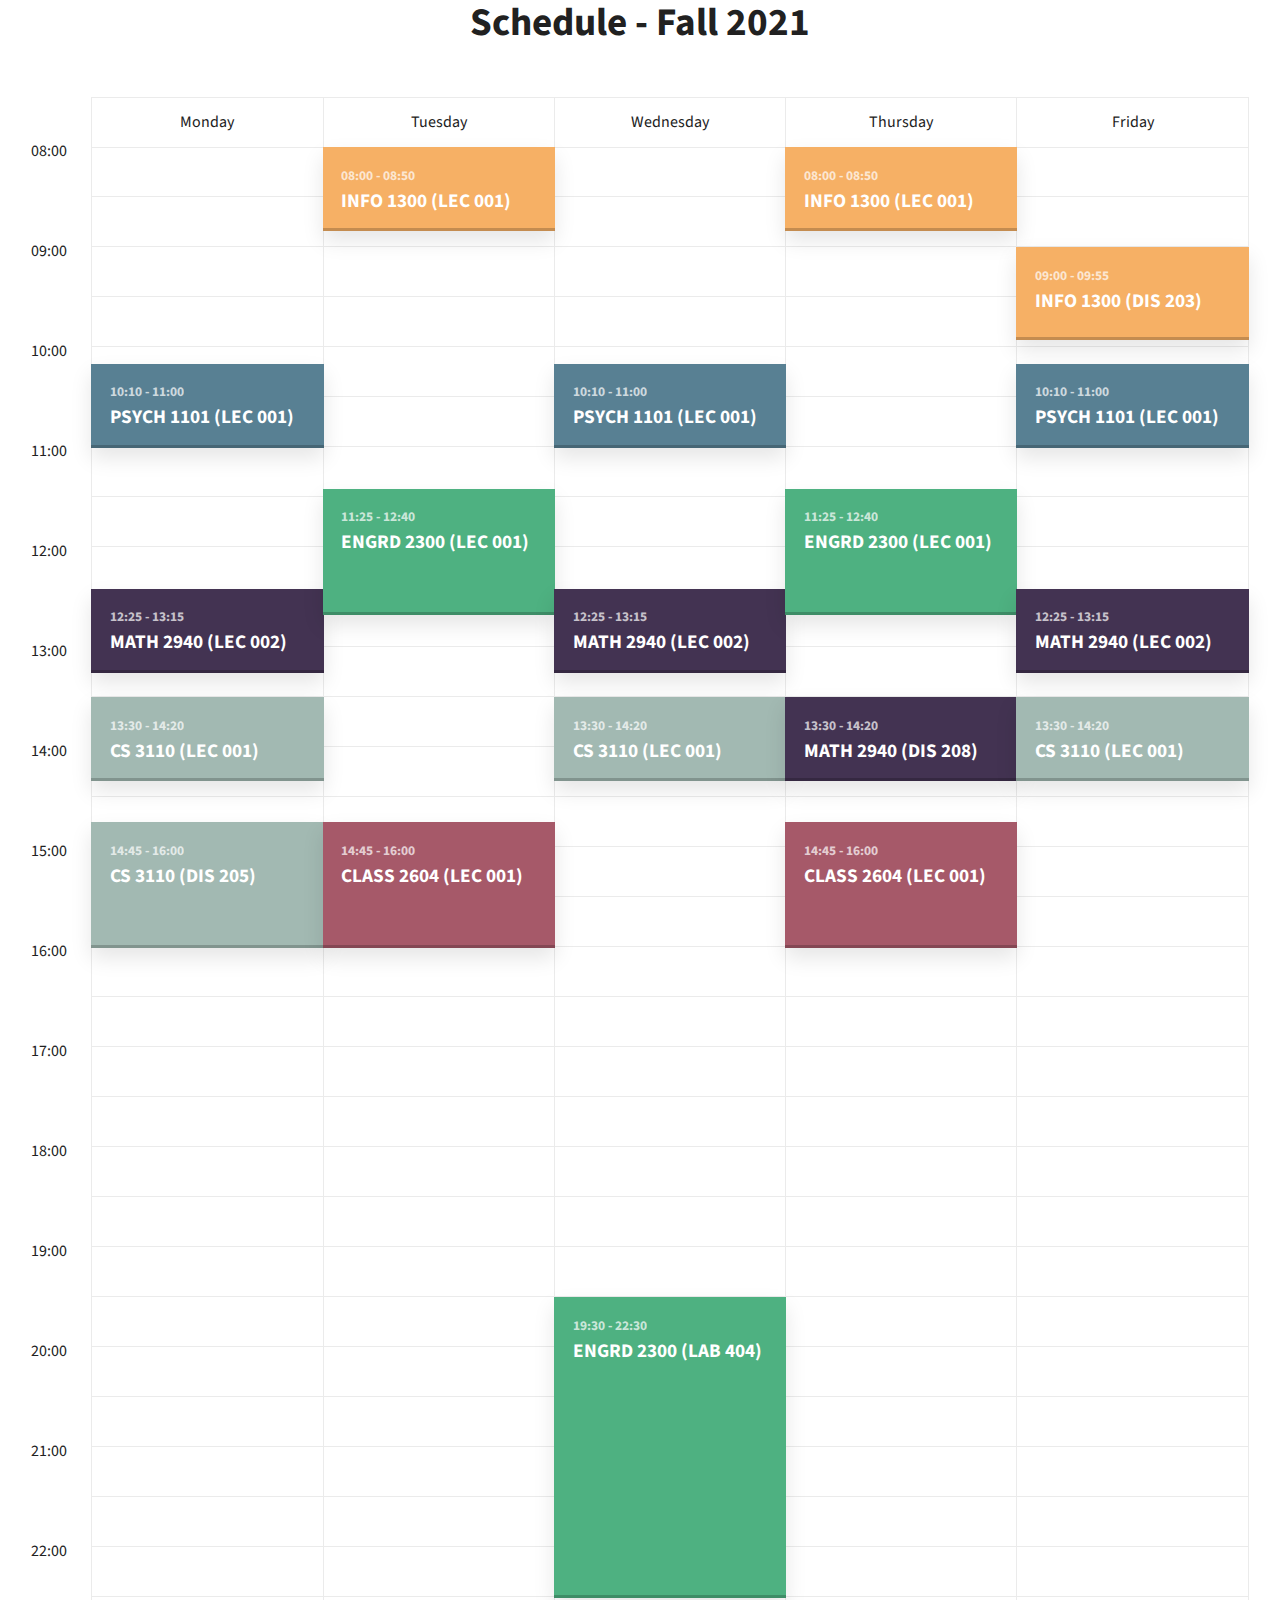
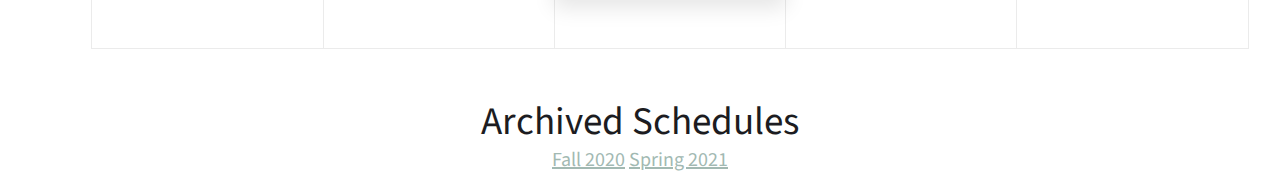
==== commit e9a07ff7: "Updated classes" ====
--- a/index.html
+++ b/index.html
@@ -169,6 +169,12 @@
    
           <ul>
             <li class="cd-schedule__event">
+              <a data-start="09:00" data-end="09:55"  data-content="event-info-1300" data-event="event-4" href="#0">
+                <em class="cd-schedule__name">INFO 1300 (DIS 203)</em>
+              </a>
+            </li>
+
+            <li class="cd-schedule__event">
               <a data-start="10:10" data-end="11:00" data-content="event-psych-1101" data-event="event-1" href="#0">
                 <em class="cd-schedule__name">PSYCH 1101 (LEC 001)</em>
               </a>
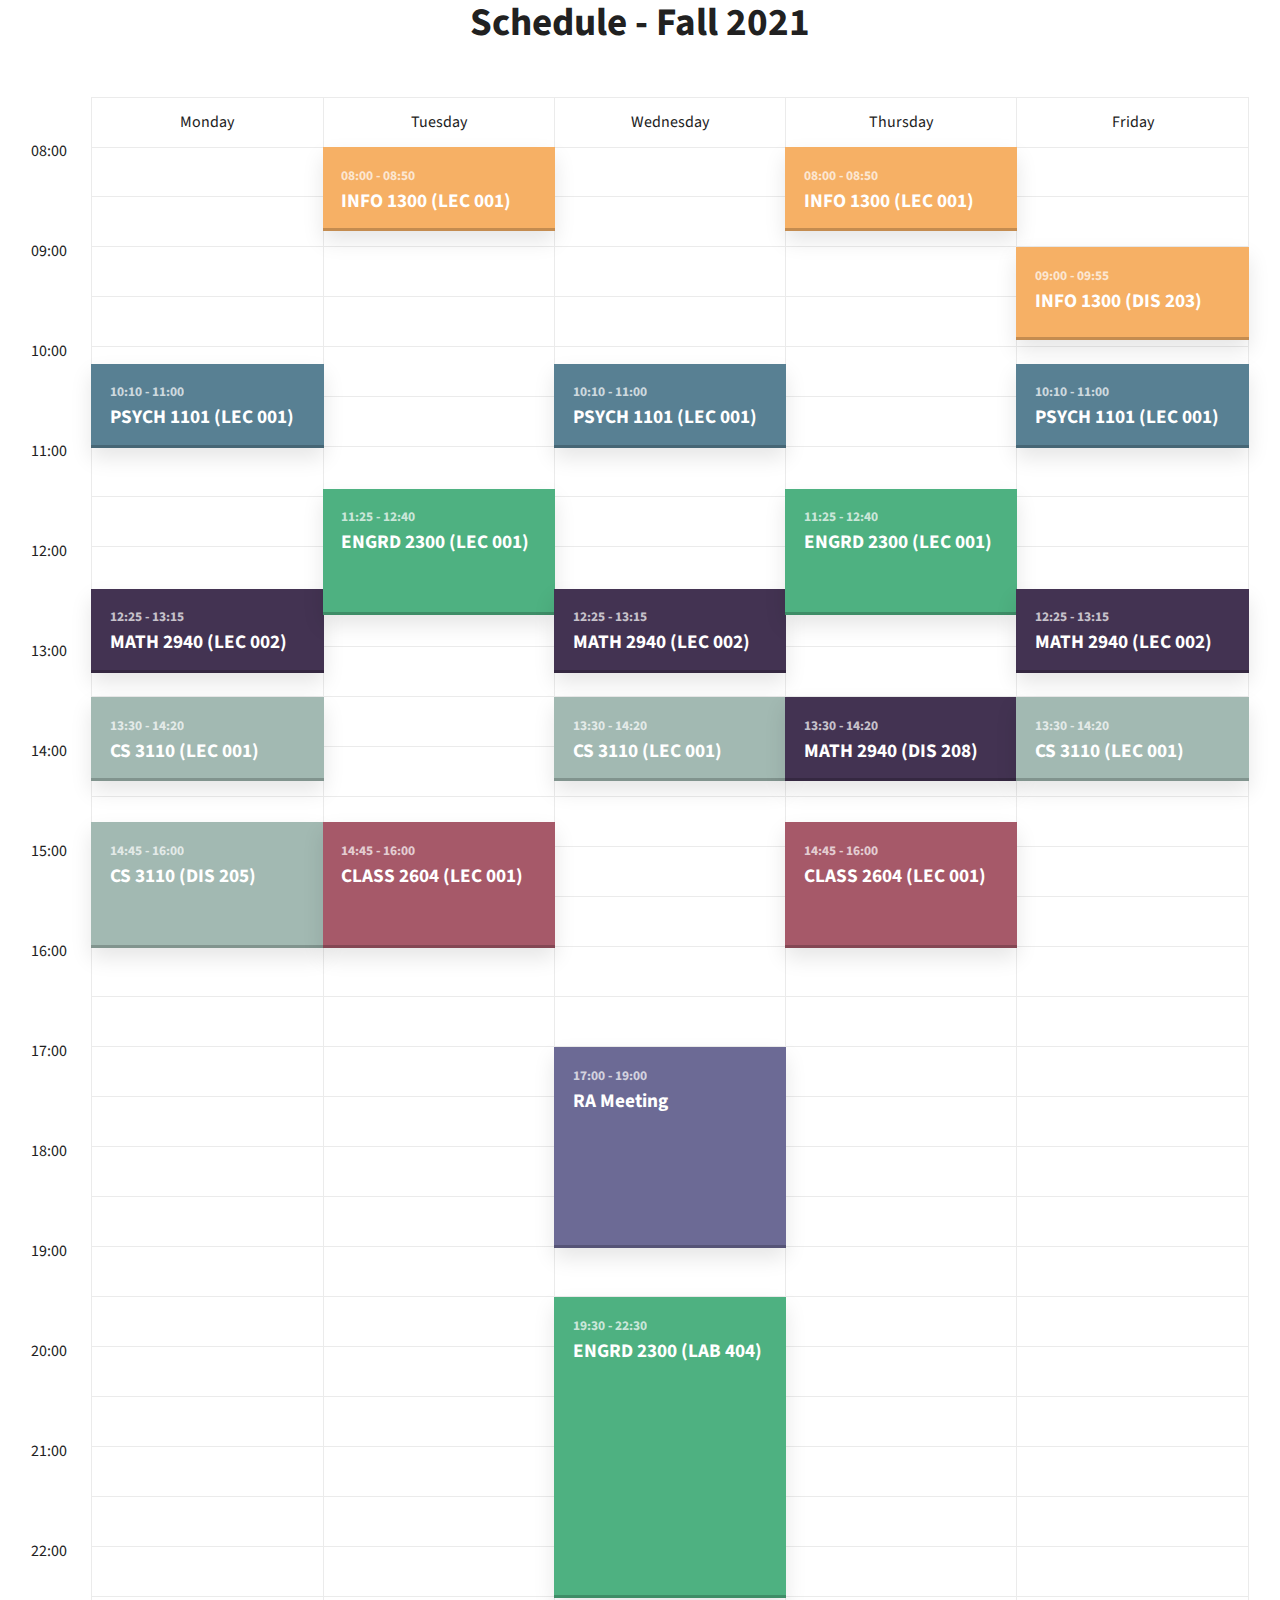
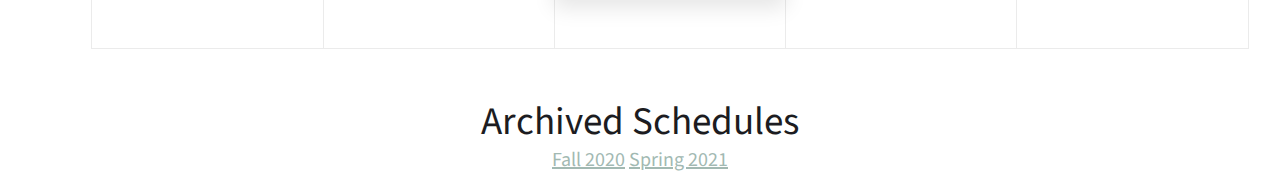
==== commit ef52cc6d: "Added class" ====
--- a/index.html
+++ b/index.html
@@ -127,6 +127,12 @@
             </li>
             
             <li class="cd-schedule__event">
+              <a data-start="17:00" data-end="19:00"  data-content="" data-event="event-7" href="#0">
+                <em class="cd-schedule__name">RA Meeting</em>
+              </a>
+            </li>
+
+            <li class="cd-schedule__event">
               <a data-start="19:30" data-end="22:30"  data-content="event-engrd-2300" data-event="event-6" href="#0">
                 <em class="cd-schedule__name">ENGRD 2300 (LAB 404)</em>
               </a>
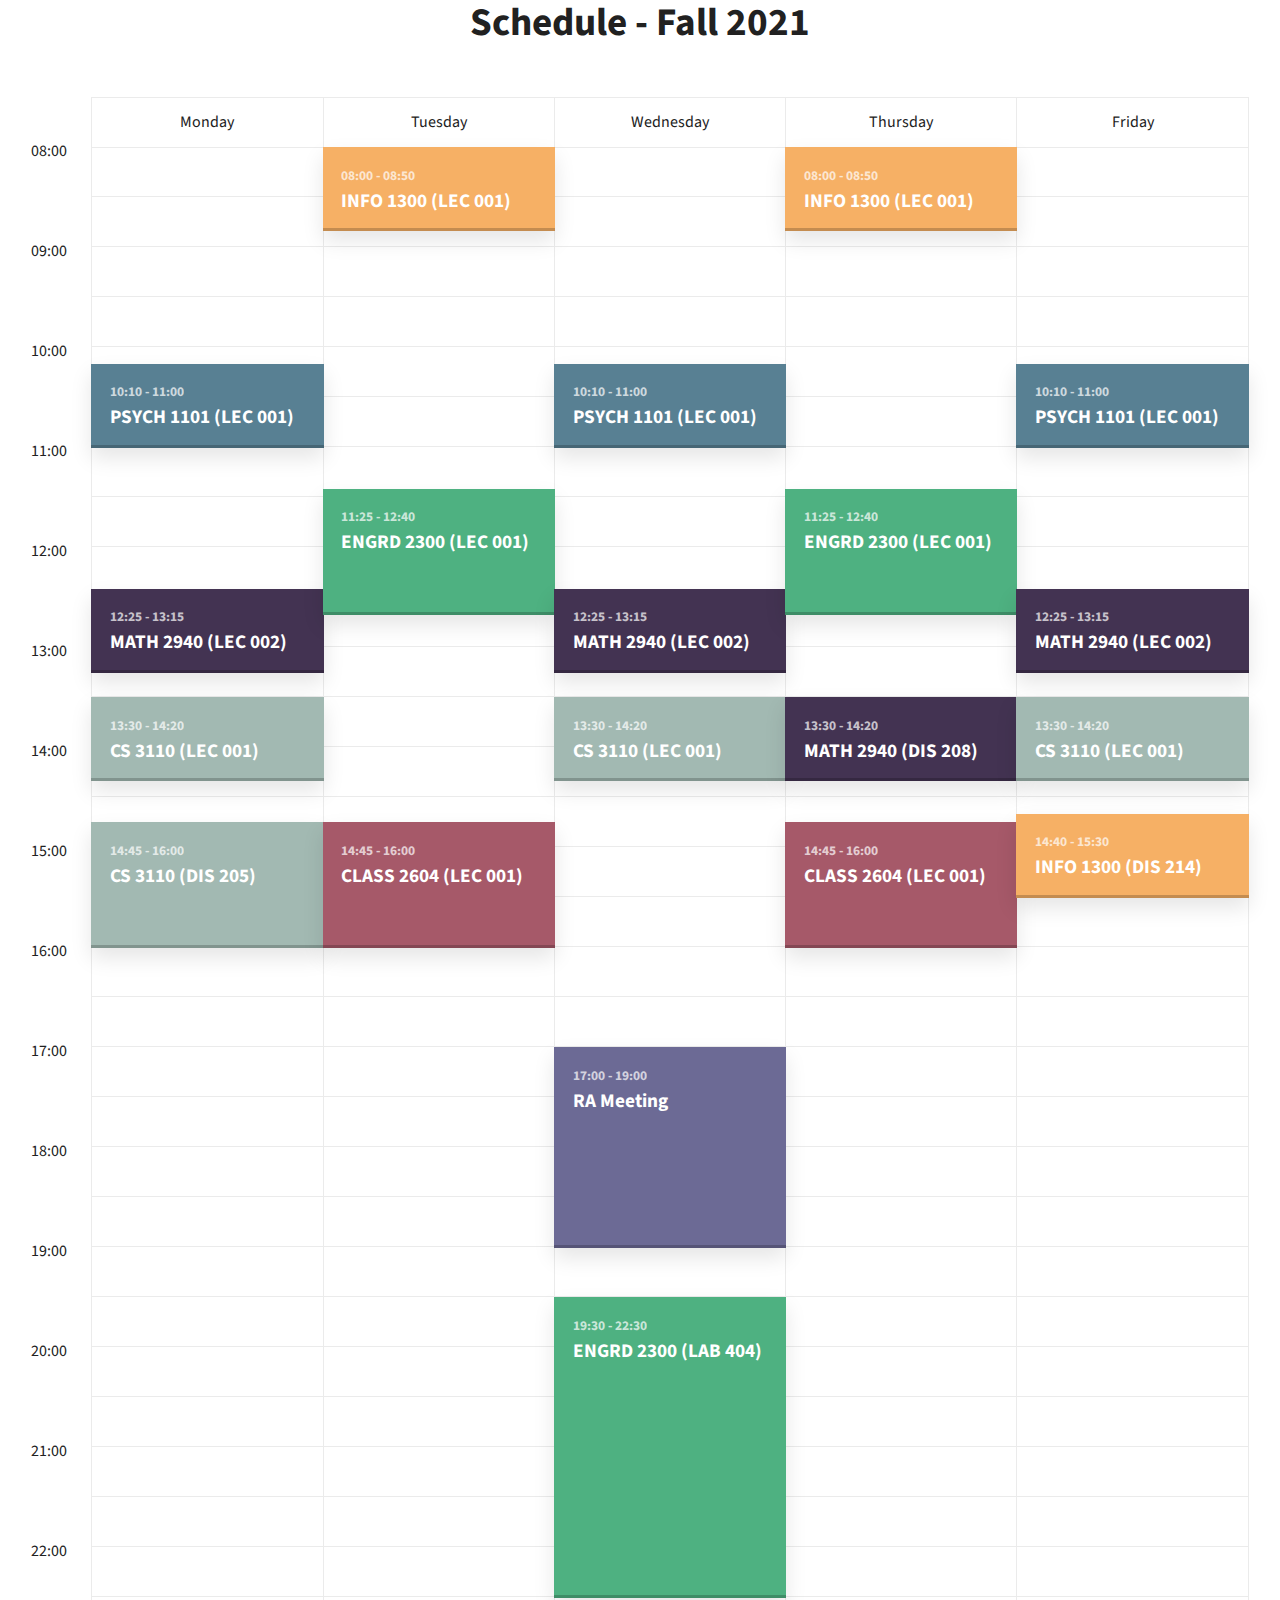
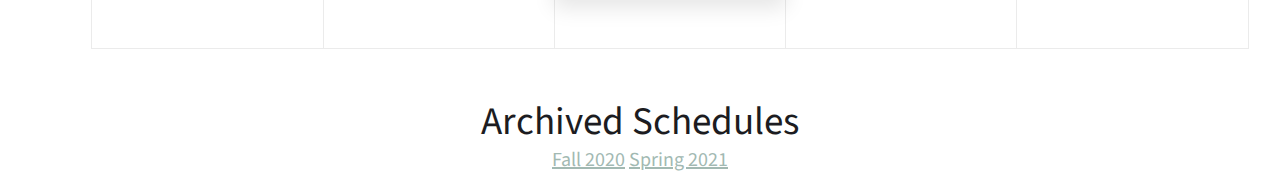
==== commit df1c51fa: "Updated class times and locations" ====
--- a/index.html
+++ b/index.html
@@ -174,11 +174,6 @@
           <div class="cd-schedule__top-info"><span>Friday</span></div>
    
           <ul>
-            <li class="cd-schedule__event">
-              <a data-start="09:00" data-end="09:55"  data-content="event-info-1300" data-event="event-4" href="#0">
-                <em class="cd-schedule__name">INFO 1300 (DIS 203)</em>
-              </a>
-            </li>
 
             <li class="cd-schedule__event">
               <a data-start="10:10" data-end="11:00" data-content="event-psych-1101" data-event="event-1" href="#0">
@@ -195,6 +190,12 @@
             <li class="cd-schedule__event">
               <a data-start="13:30" data-end="14:20"  data-content="event-cs-3110" data-event="event-3" href="#0">
                 <em class="cd-schedule__name">CS 3110 (LEC 001)</em>
+              </a>
+            </li>
+
+            <li class="cd-schedule__event">
+              <a data-start="14:40" data-end="15:30"  data-content="event-info-1300" data-event="event-4" href="#0">
+                <em class="cd-schedule__name">INFO 1300 (DIS 214)</em>
               </a>
             </li>
           </ul>
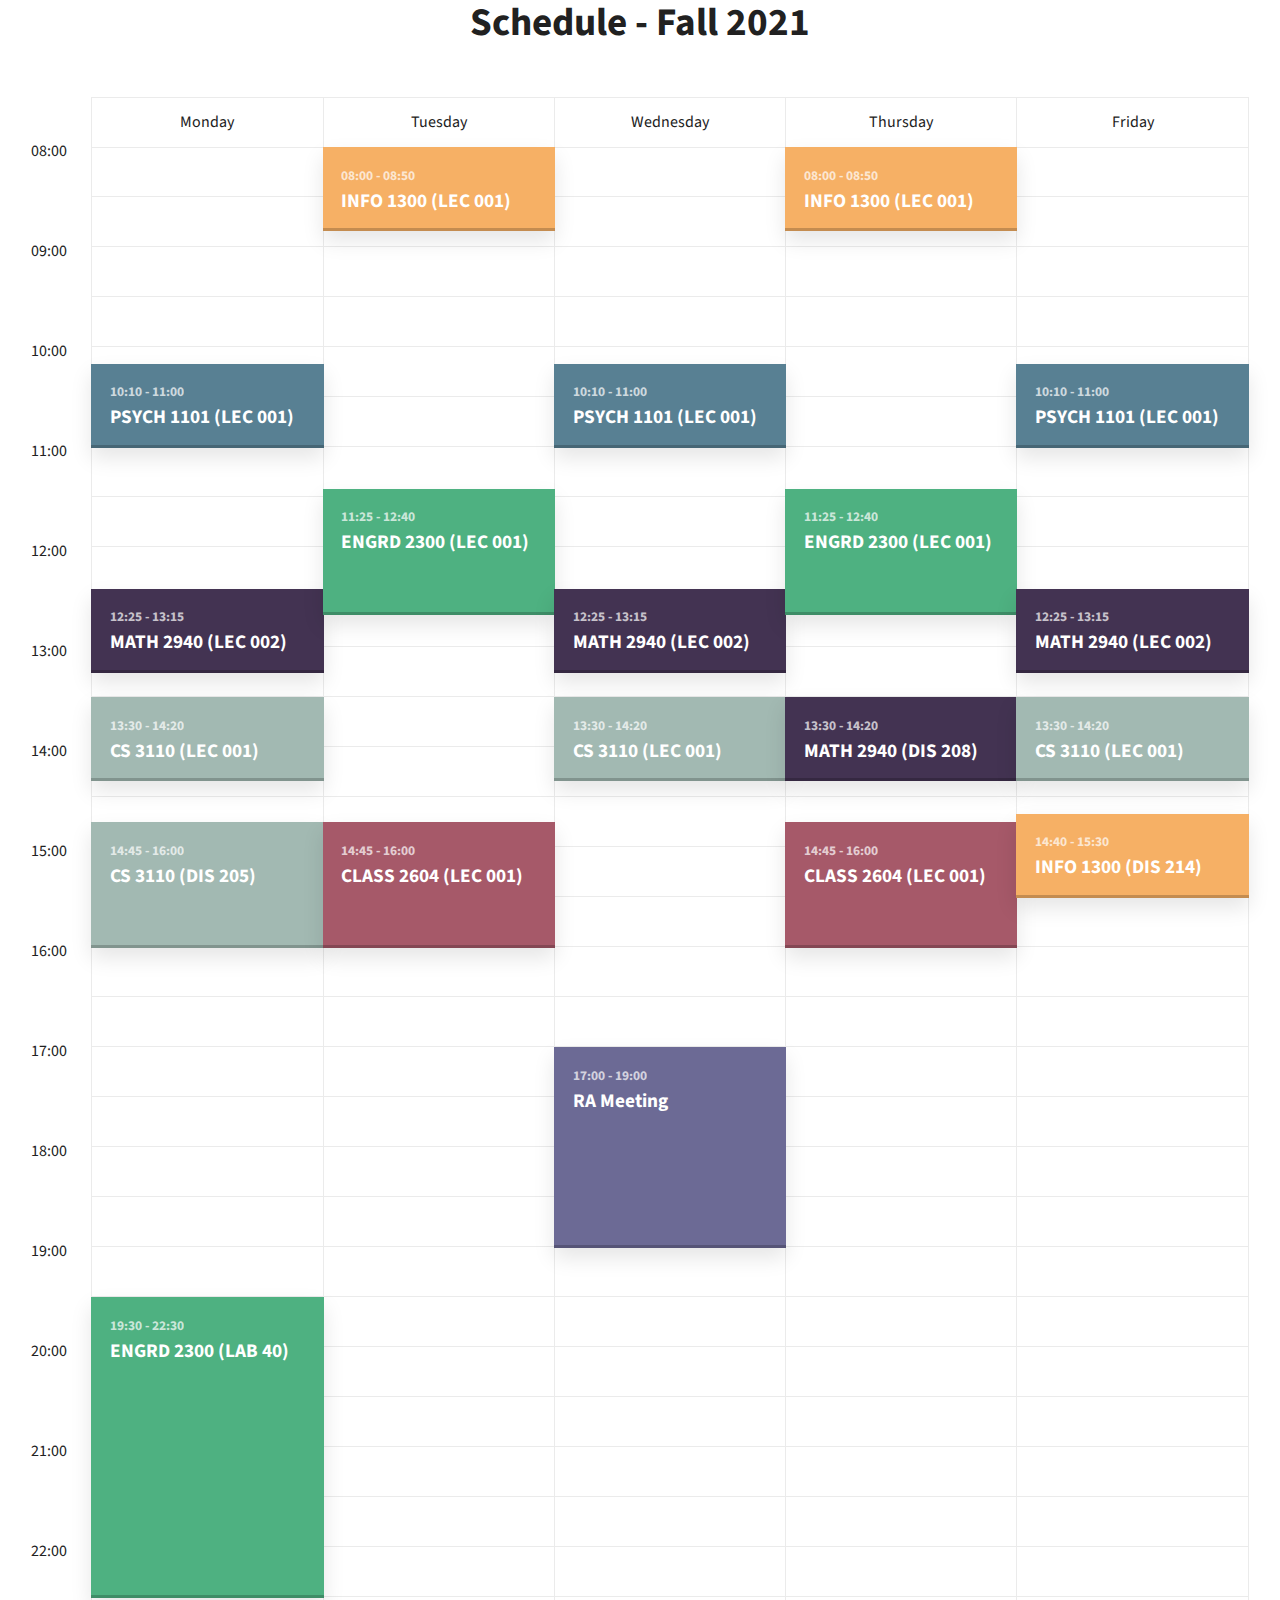
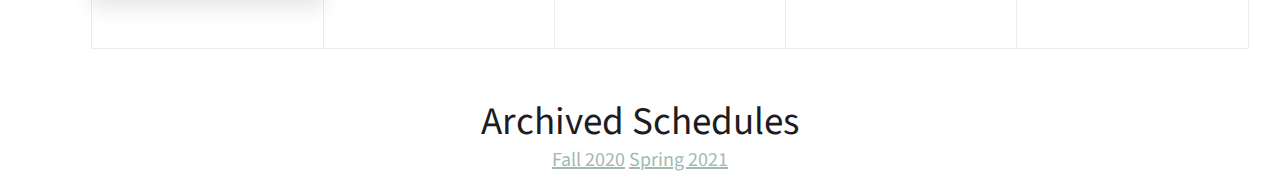
==== commit 0e24c4c0: "Moved 2300 Lab" ====
--- a/index.html
+++ b/index.html
@@ -77,6 +77,13 @@
                 <em class="cd-schedule__name">CS 3110 (DIS 205)</em>
               </a>
             </li>
+
+            <li class="cd-schedule__event">
+              <a data-start="19:30" data-end="22:30"  data-content="event-engrd-2300" data-event="event-6" href="#0">
+                <em class="cd-schedule__name">ENGRD 2300 (LAB 40)</em>
+              </a>
+            </li>
+
           </ul>
         </li>
   
@@ -129,12 +136,6 @@
             <li class="cd-schedule__event">
               <a data-start="17:00" data-end="19:00"  data-content="" data-event="event-7" href="#0">
                 <em class="cd-schedule__name">RA Meeting</em>
-              </a>
-            </li>
-
-            <li class="cd-schedule__event">
-              <a data-start="19:30" data-end="22:30"  data-content="event-engrd-2300" data-event="event-6" href="#0">
-                <em class="cd-schedule__name">ENGRD 2300 (LAB 404)</em>
               </a>
             </li>
           </ul>
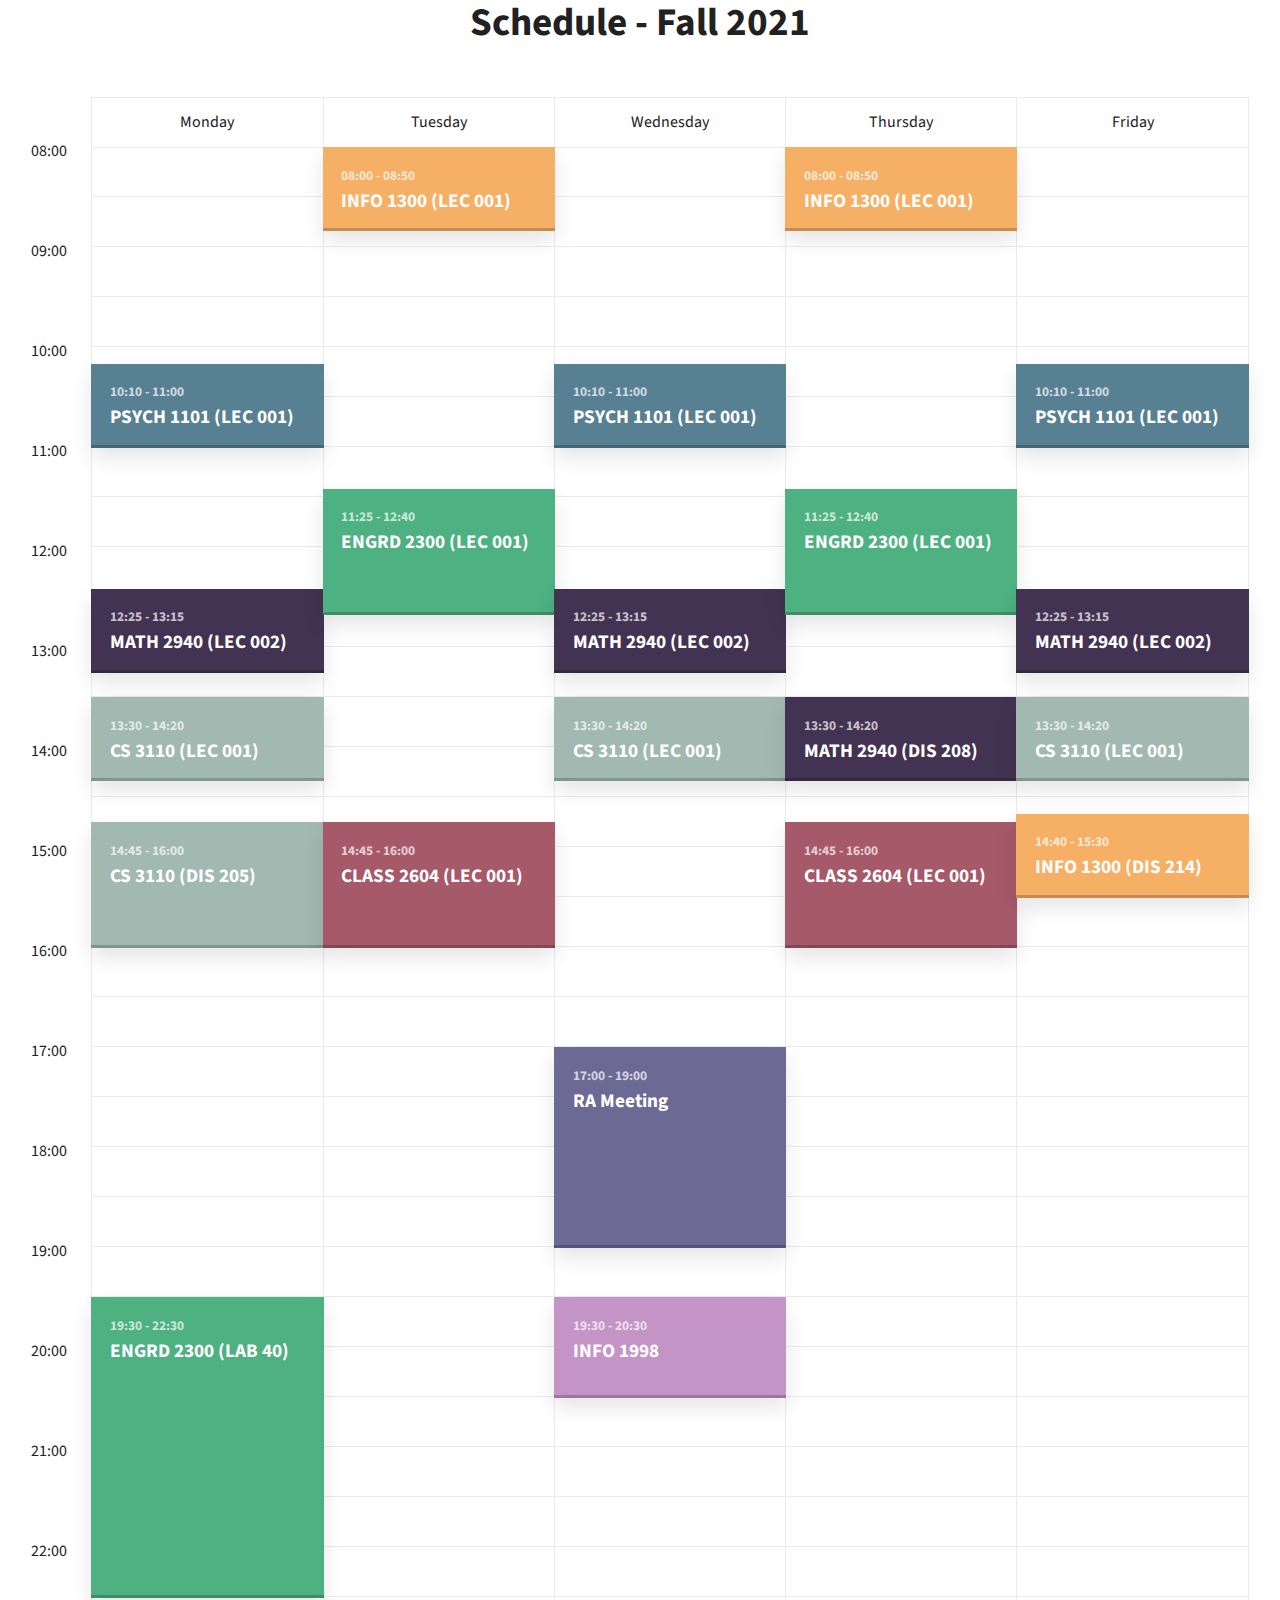
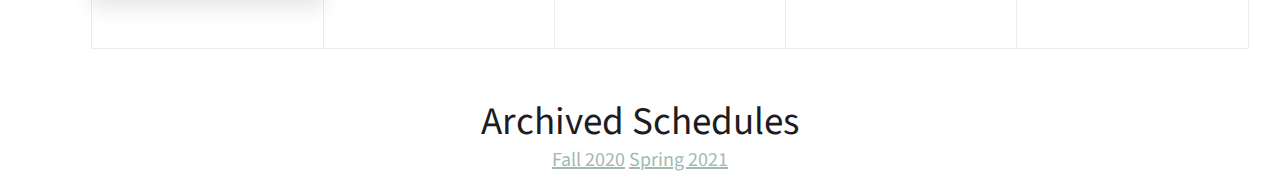
==== commit 50b05d0a: "Added DPD" ====
--- a/index.html
+++ b/index.html
@@ -138,6 +138,12 @@
                 <em class="cd-schedule__name">RA Meeting</em>
               </a>
             </li>
+
+            <li class="cd-schedule__event">
+              <a data-start="19:30" data-end="20:30"  data-content="" data-event="event-8" href="#0">
+                <em class="cd-schedule__name">INFO 1998</em>
+              </a>
+            </li>
           </ul>
         </li>
   
--- a/assets/css/style.css
+++ b/assets/css/style.css
@@ -3547,6 +3547,10 @@
 	--cd-color-event-7-h: 243;
 	--cd-color-event-7-s: 17%;
 	--cd-color-event-7-l: 50%;
+  --cd-color-event-8: hsl(298, 31%, 68%);
+	--cd-color-event-8-h: 298;
+	--cd-color-event-8-s: 31%;
+	--cd-color-event-8-l: 68%;
 	--cd-color-text: hsl(0, 0%, 13%);
 	--cd-color-text-h: 0;
 	--cd-color-text-s: 0%;
@@ -3899,6 +3903,13 @@
 	background: hsl(243, 17%, 50%);
 	background: var(--cd-color-event-7)
 }
+
+.cd-schedule__event [data-event="event-8"],
+.cd-schedule-modal[data-event="event-8"] .cd-schedule-modal__header-bg {
+	background: hsl(298, 31%, 68%);;
+	background: var(--cd-color-event-8)
+}
+
 .cd-schedule-modal {
 	position: fixed;
 	z-index: 3;
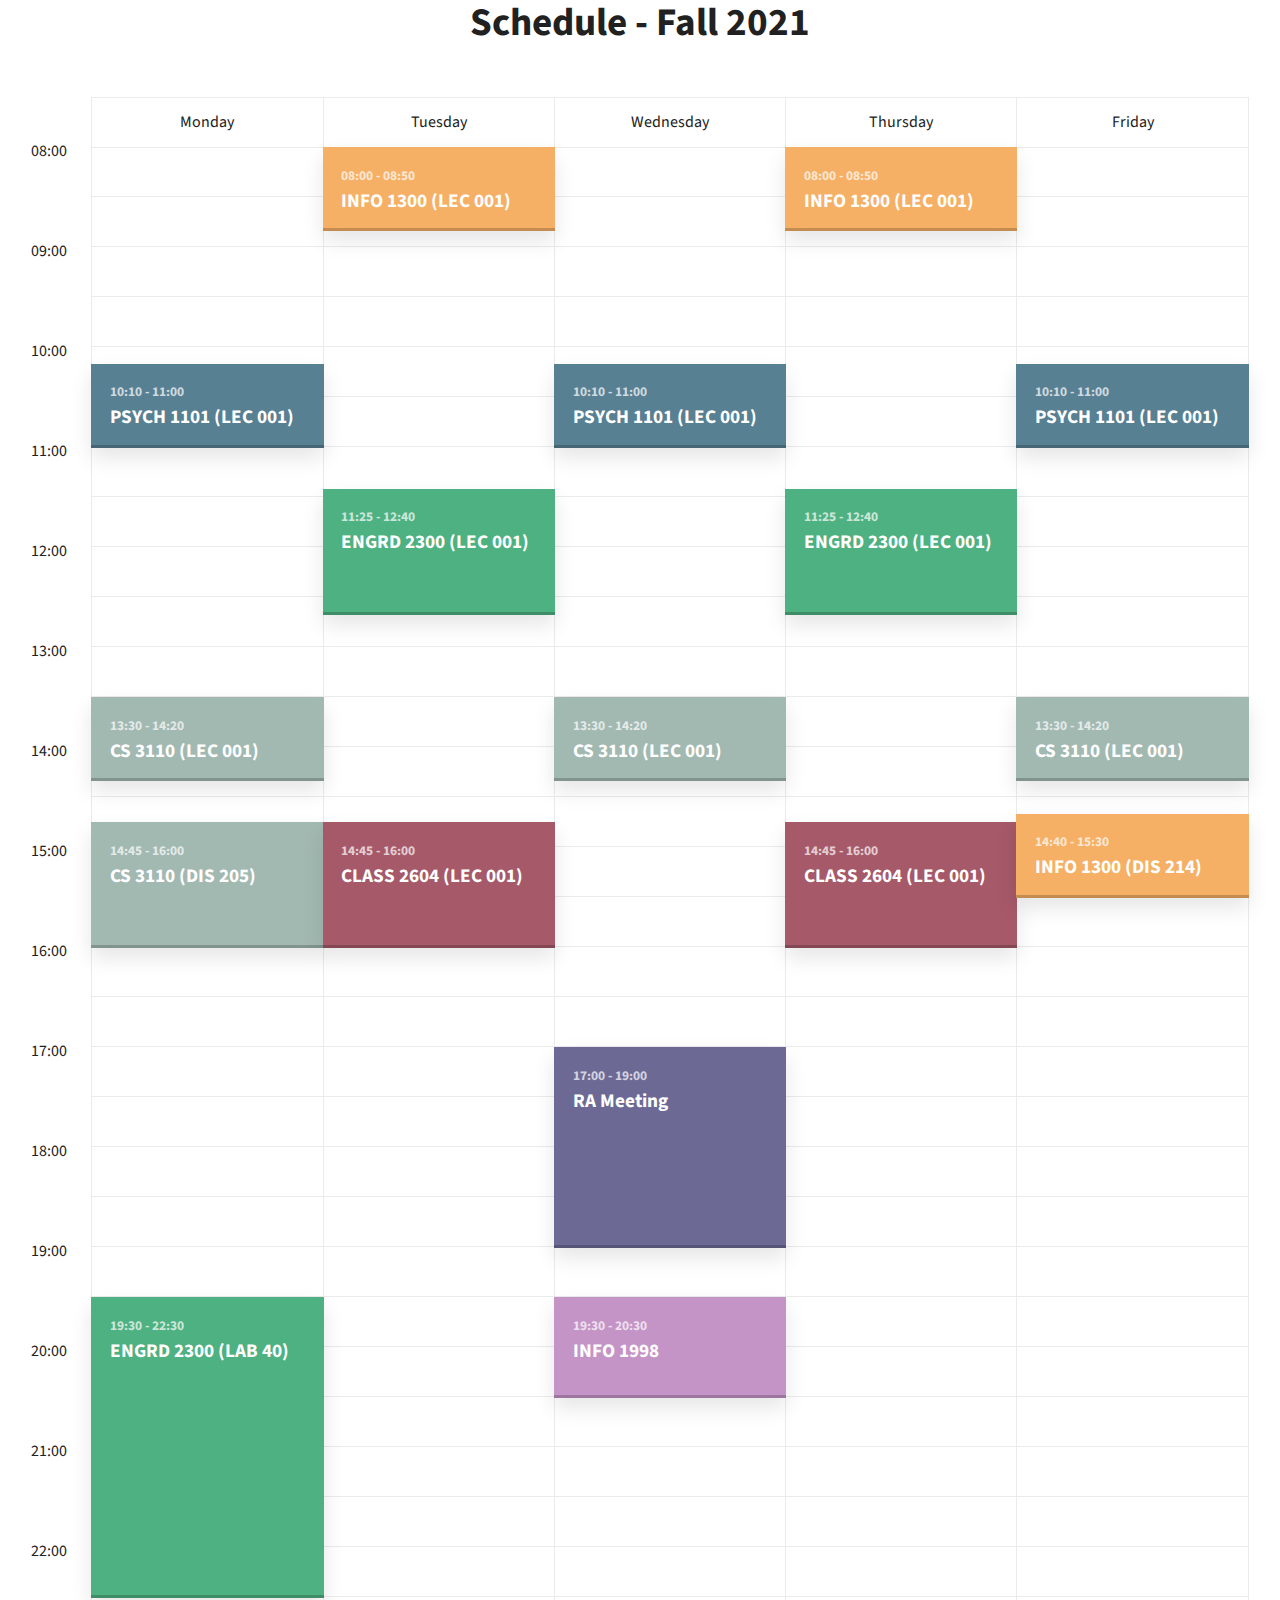
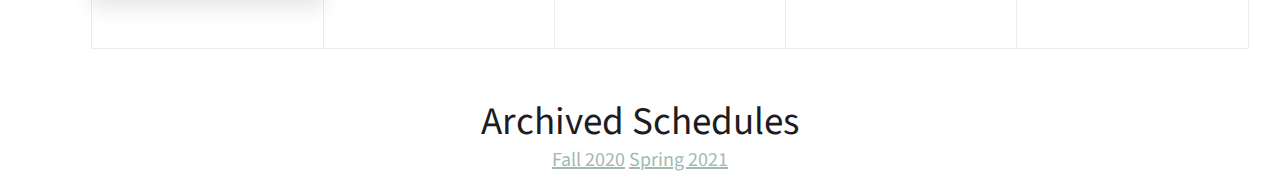
==== commit 68443373: "Removed MATH 2940" ====
--- a/index.html
+++ b/index.html
@@ -61,12 +61,6 @@
             </li>
   
             <li class="cd-schedule__event">
-              <a data-start="12:25" data-end="13:15" data-content="event-math-2940" data-event="event-2" href="#0">
-                <em class="cd-schedule__name">MATH 2940 (LEC 002)</em>
-              </a>
-            </li>
-  
-            <li class="cd-schedule__event">
               <a data-start="13:30" data-end="14:20"  data-content="event-cs-3110" data-event="event-3" href="#0">
                 <em class="cd-schedule__name">CS 3110 (LEC 001)</em>
               </a>
@@ -120,13 +114,7 @@
                 <em class="cd-schedule__name">PSYCH 1101 (LEC 001)</em>
               </a>
             </li>
-  
-            <li class="cd-schedule__event">
-              <a data-start="12:25" data-end="13:15" data-content="event-math-2940" data-event="event-2" href="#0">
-                <em class="cd-schedule__name">MATH 2940 (LEC 002)</em>
-              </a>
-            </li>
-  
+
             <li class="cd-schedule__event">
               <a data-start="13:30" data-end="14:20"  data-content="event-cs-3110" data-event="event-3" href="#0">
                 <em class="cd-schedule__name">CS 3110 (LEC 001)</em>
@@ -162,12 +150,6 @@
                 <em class="cd-schedule__name">ENGRD 2300 (LEC 001)</em>
               </a>
             </li>
-              
-            <li class="cd-schedule__event">
-              <a data-start="13:30" data-end="14:20" data-content="event-math-2940" data-event="event-2" href="#0">
-                <em class="cd-schedule__name">MATH 2940 (DIS 208)</em>
-              </a>
-            </li>
 
             <li class="cd-schedule__event">
               <a data-start="14:45" data-end="16:00"  data-content="event-class-2604" data-event="event-5" href="#0">
@@ -187,13 +169,7 @@
                 <em class="cd-schedule__name">PSYCH 1101 (LEC 001)</em>
               </a>
             </li>
-  
-            <li class="cd-schedule__event">
-              <a data-start="12:25" data-end="13:15" data-content="event-math-2940" data-event="event-2" href="#0">
-                <em class="cd-schedule__name">MATH 2940 (LEC 002)</em>
-              </a>
-            </li>
-  
+
             <li class="cd-schedule__event">
               <a data-start="13:30" data-end="14:20"  data-content="event-cs-3110" data-event="event-3" href="#0">
                 <em class="cd-schedule__name">CS 3110 (LEC 001)</em>
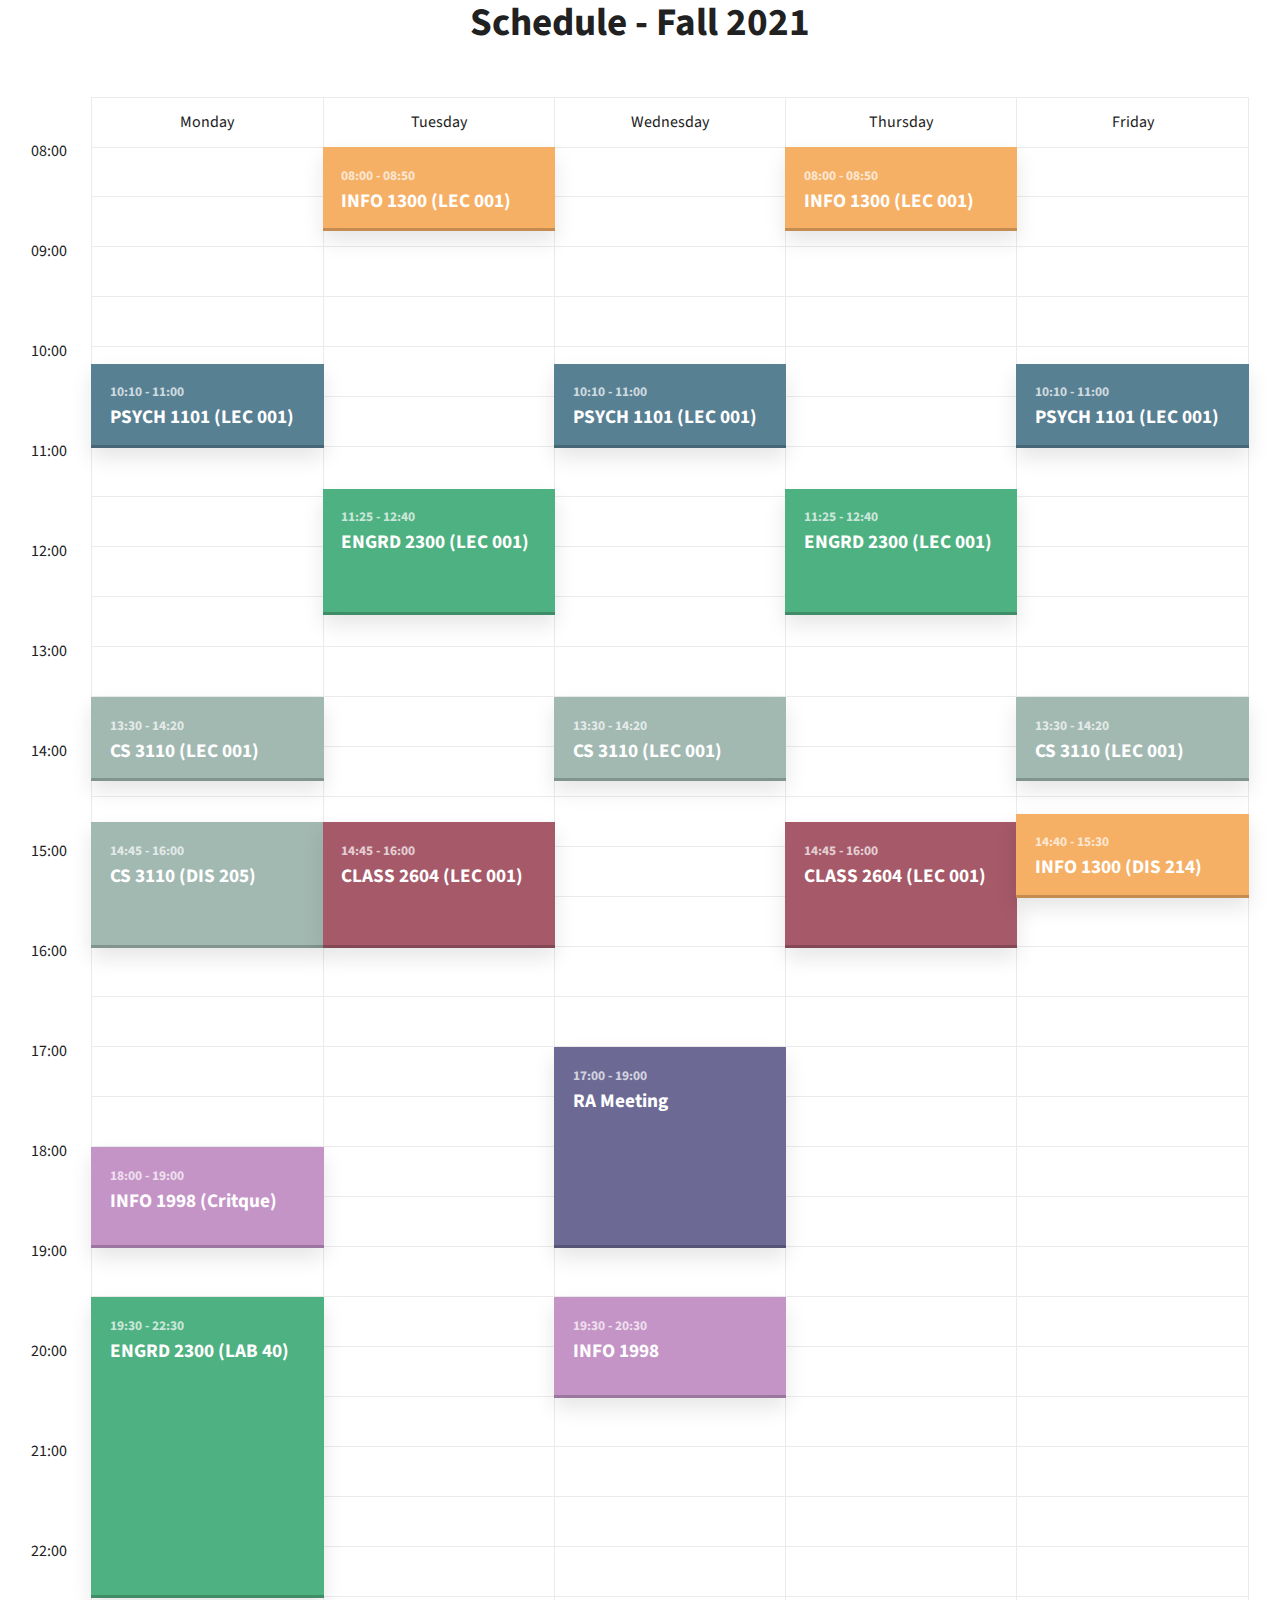
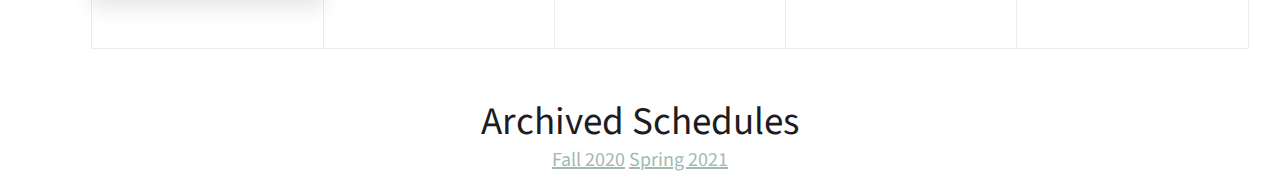
==== commit 4a507126: "Added DPD" ====
--- a/index.html
+++ b/index.html
@@ -73,6 +73,12 @@
             </li>
 
             <li class="cd-schedule__event">
+              <a data-start="18:00" data-end="19:00"  data-content="" data-event="event-8" href="#0">
+                <em class="cd-schedule__name">INFO 1998 (Critque)</em>
+              </a>
+            </li>
+
+            <li class="cd-schedule__event">
               <a data-start="19:30" data-end="22:30"  data-content="event-engrd-2300" data-event="event-6" href="#0">
                 <em class="cd-schedule__name">ENGRD 2300 (LAB 40)</em>
               </a>
